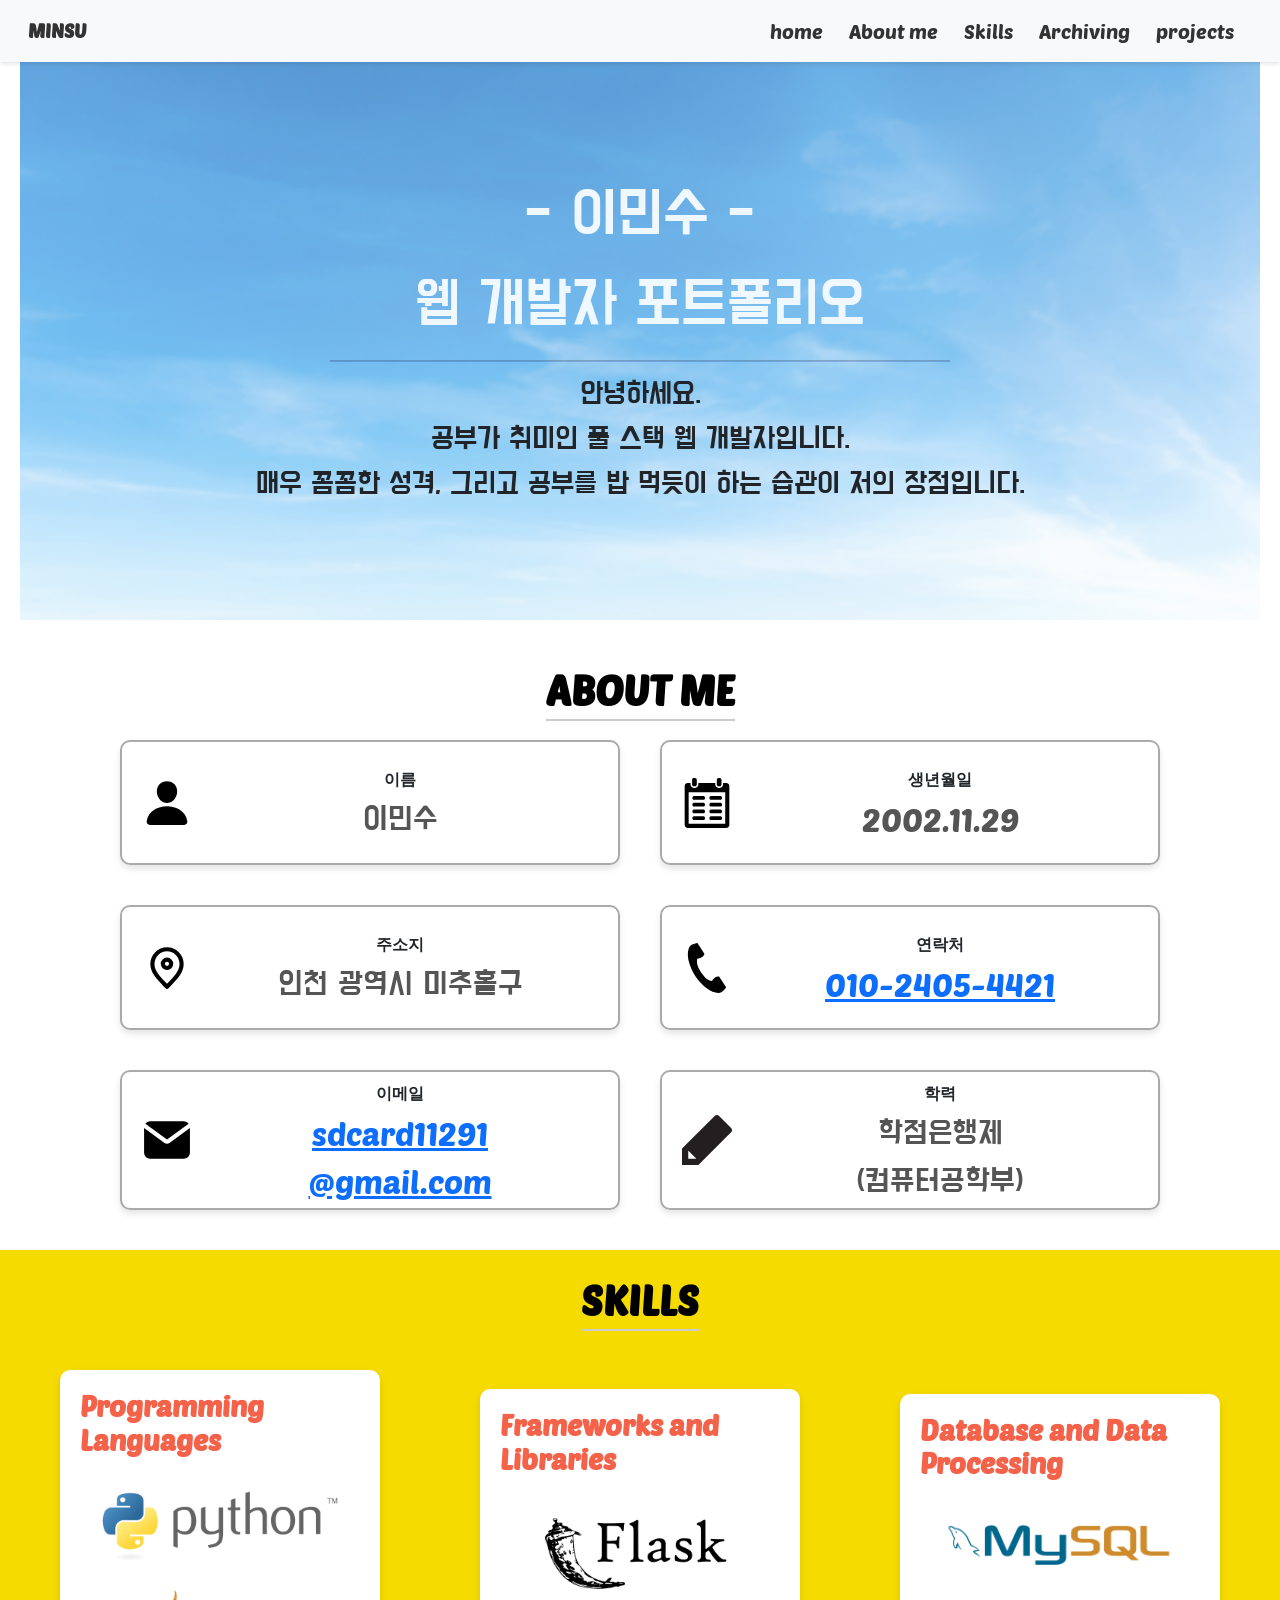
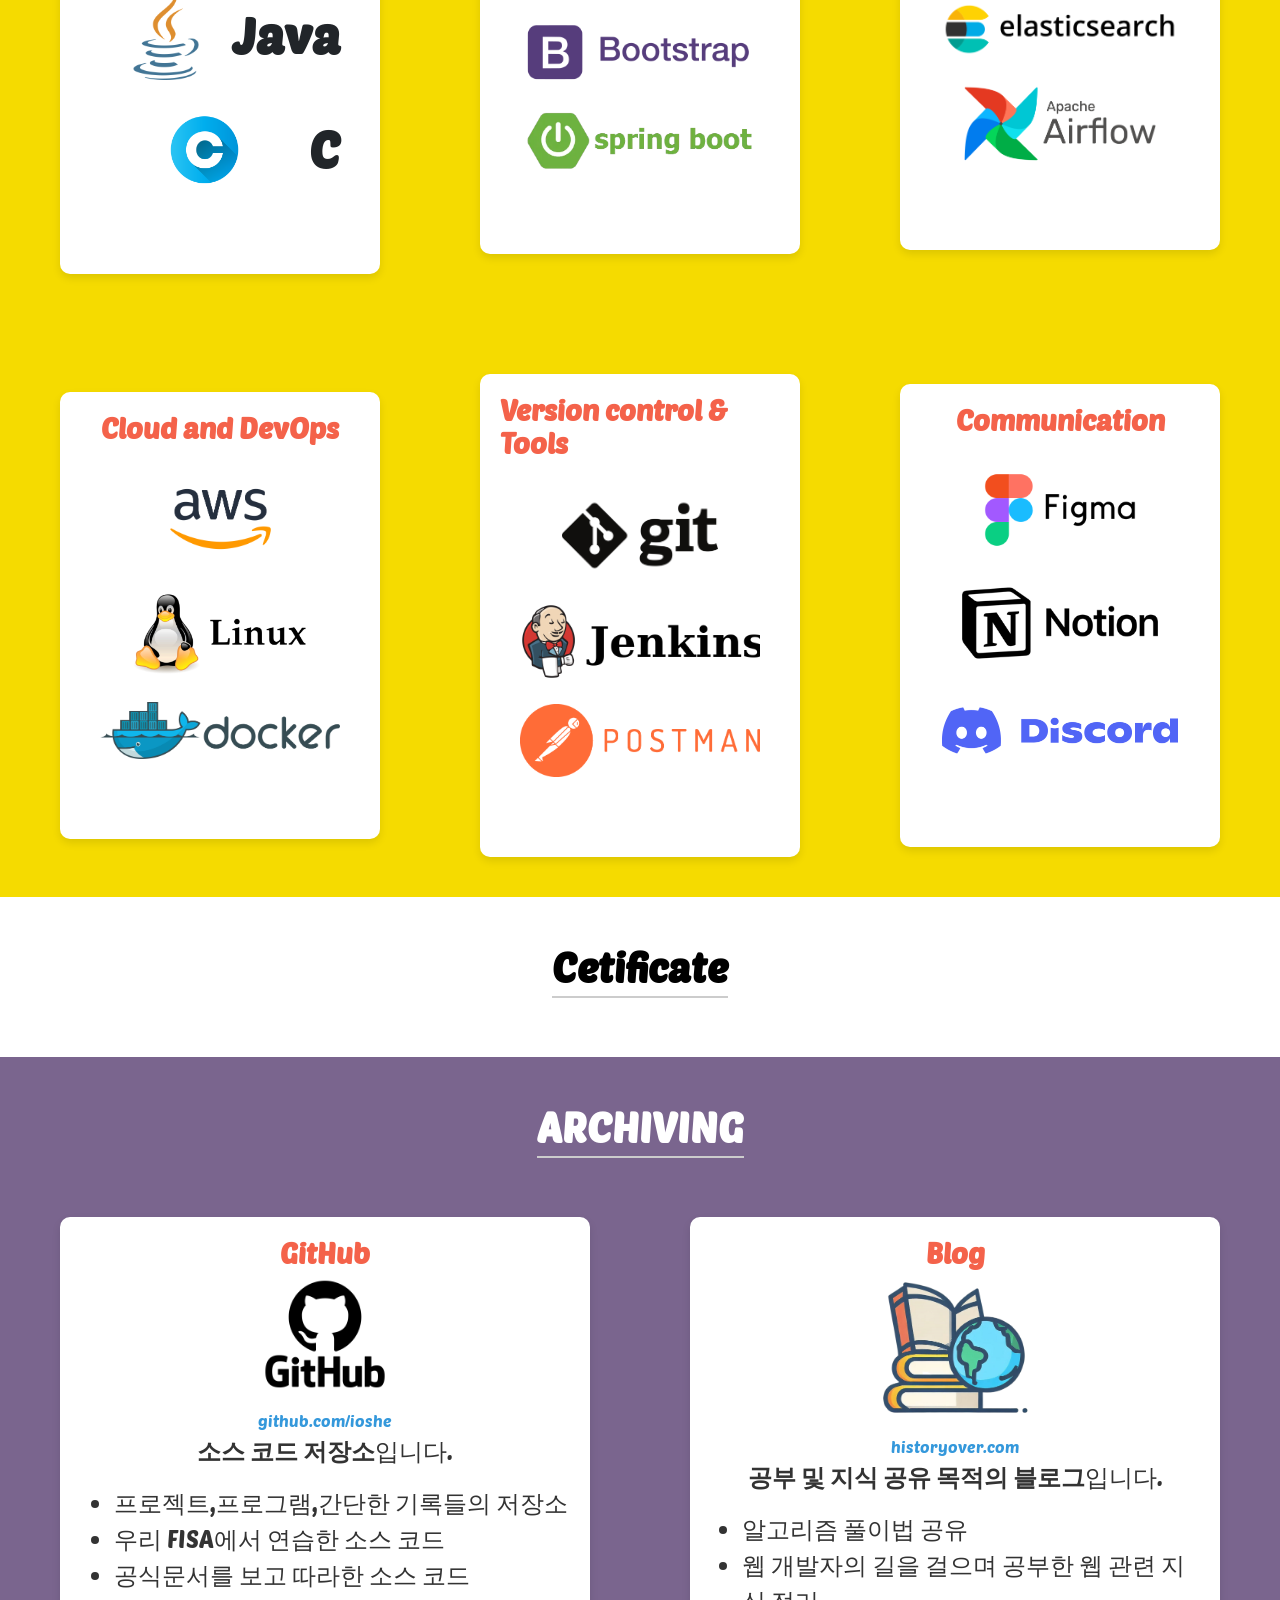
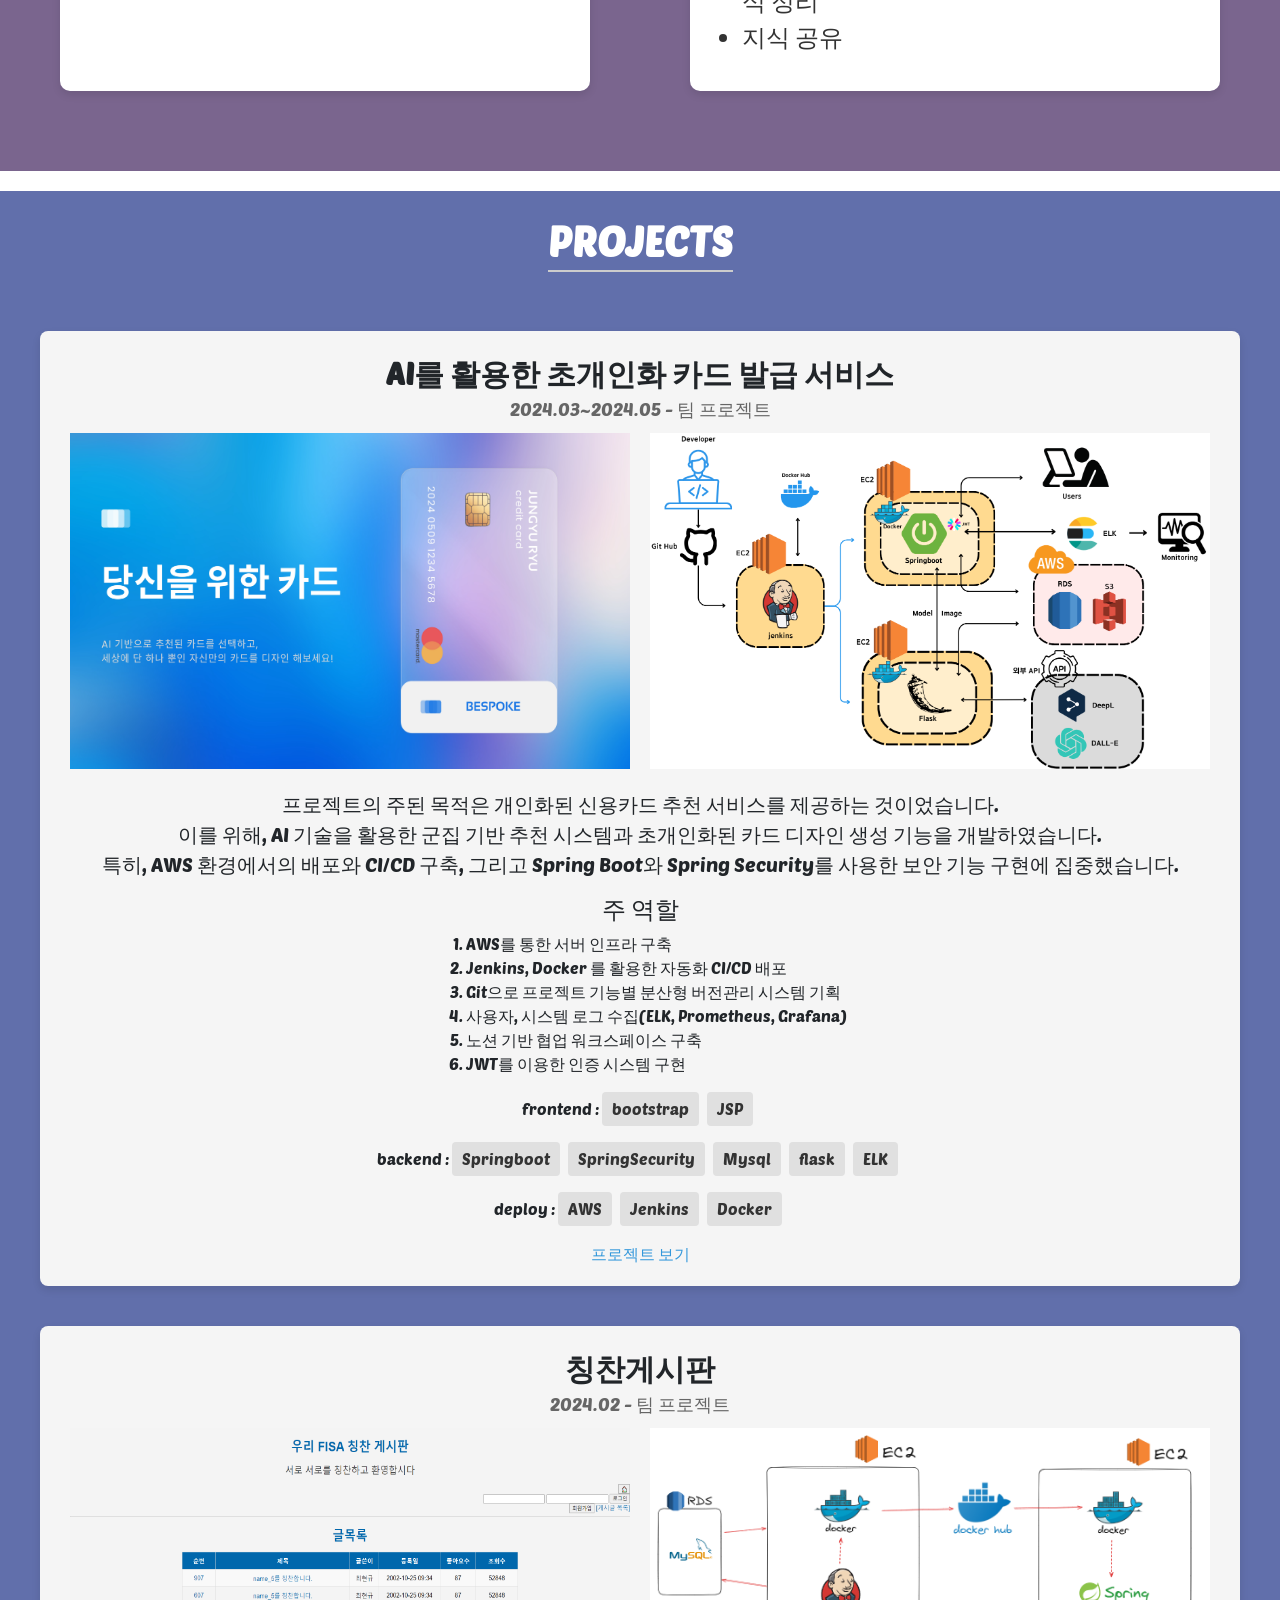
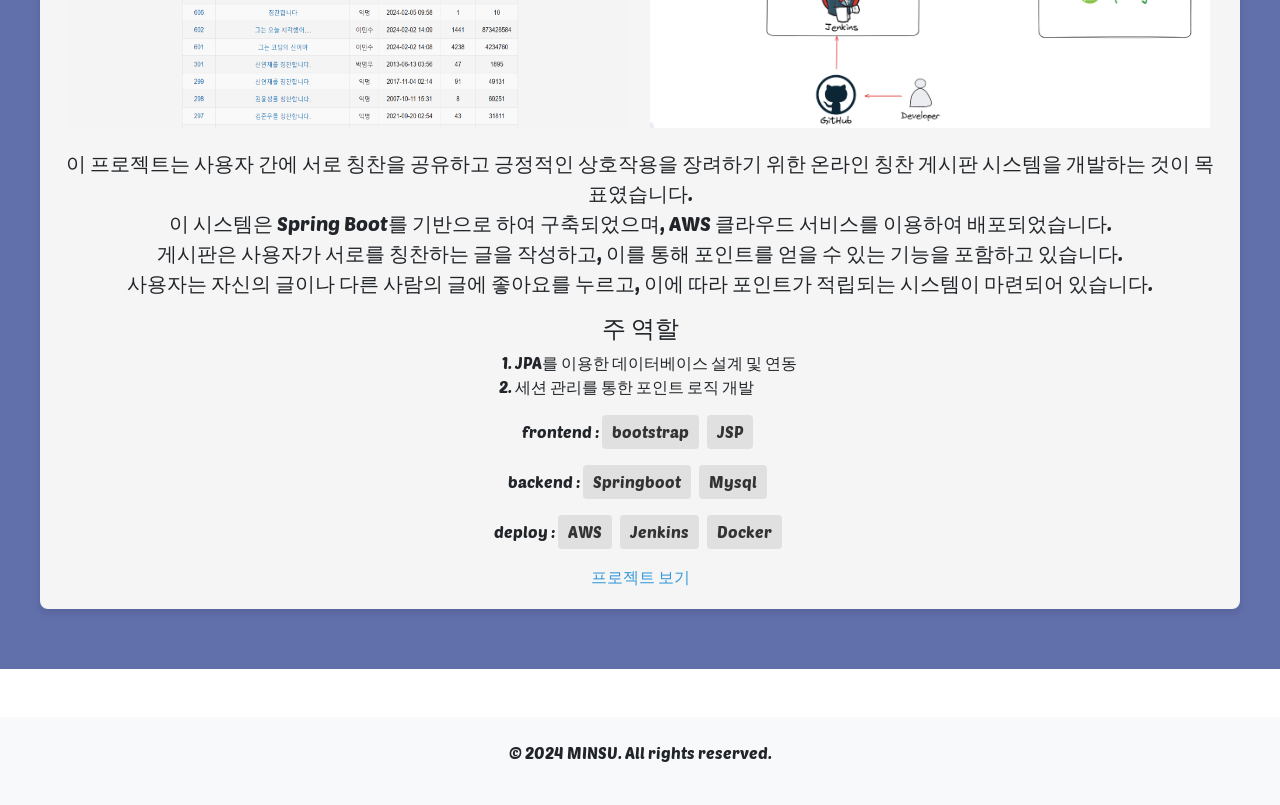
==== index.html @ 92eaa7dc "fix : bug" ====
<!DOCTYPE html>
<html lang="en">
<head>
    <meta charset="UTF-8">
    <meta name="viewport" content="width=device-width, initial-scale=1.0">
    <title>MINSU's Portfolio</title>
    <link href="https://cdn.jsdelivr.net/npm/bootstrap@5.3.2/dist/css/bootstrap.min.css" rel="stylesheet" integrity="sha384-T3c6CoIi6uLrA9TneNEoa7RxnatzjcDSCmG1MXxSR1GAsXEV/Dwwykc2MPK8M2HN" crossorigin="anonymous">
    <script src="https://cdn.jsdelivr.net/npm/bootstrap@5.3.2/dist/js/bootstrap.bundle.min.js" integrity="sha384-C6RzsynM9kWDrMNeT87bh95OGNyZPhcTNXj1NW7RuBCsyN/o0jlpcV8Qyq46cDfL" crossorigin="anonymous"></script>
    <link rel="stylesheet" href="./css/myself.css">
    <link rel="stylesheet" href="./css/about-me.css">
    <link rel="stylesheet" href="./css/section_skills.css">
    <link rel="stylesheet" href="./css/nav-bar.css">
    <link rel="stylesheet" href="./css/archiving.css">
    <link rel="stylesheet" href="./css/project.css">


    <link rel="preconnect" href="https://fonts.googleapis.com">
    <link rel="preconnect" href="https://fonts.gstatic.com" crossorigin>
    <link href="https://fonts.googleapis.com/css2?family=Poetsen+One&display=swap" rel="stylesheet">
    <link href="https://fonts.googleapis.com/css2?family=Do+Hyeon&display=swap" rel="stylesheet">
    <style>
        body {
            font-family: "Poetsen One", sans-serif;
            font-weight: 400;
            font-style: normal;
        }

        .korean {
            font-family: "Do Hyeon", sans-serif;
            font-weight: 500;
            font-style: normal;
        }

        @media (max-width: 767px) {
            .section_skills .skill_card {
                min-width: 70%; /* 너무 작아지지 않도록 최소 너비 설정 */
                max-width: 90%;
                padding: 10px;
            }
            .skill_card li, .AboutMe_field {
                font-size: 16px; /* 모바일 화면에 맞게 폰트 크기 조정 */
            }
            .section_skills .skills_container {
                /* grid-template-columns: repeat(auto-fit, minmax(400px, 1fr)); */
                gap: 10px; /* 카드 간의 갭을 50px로 설정 */
                grid-template-columns: repeat(2, 1fr);
            }
            .section_archiving .skills_container {
                grid-template-columns: repeat(1, 1fr);
            }
            .navbar-collapse {
                flex-grow: 0; /* 모바일에서 네비게이션 바 아이템들이 불필요하게 확장되는 것을 방지 */
            }
            .AboutMe_basic-infos {
                grid-template-columns: repeat(auto-fit, 1fr);
                /* grid-template-columns: repeat(1, 1fr); */
            }
            .AboutMe_basic-info {
                flex-direction: column;
                max-width: 100%; /* 모바일 화면에서는 최대 너비를 100%로 설정 */
            }
        }

        /* 테블릿 세로 (해상도 768px ~ 1023px)*/
        @media all and (min-width:768px) and (max-width:1023px) {
            .section_skills .skills_container {
                /* grid-template-columns: repeat(auto-fit, minmax(400px, 1fr)); */
                grid-template-columns: repeat(2, 1fr);
            }
            .AboutMe_field-value {
                font-size: 20px;
            }
        }

        @media (min-width: 1024px) { /* 대형 화면에서 적용할 스타일 */
            .AboutMe_basic-info {
                min-width: 500px; /* 컴퓨터 화면에서는 최대 너비를 800px로 설정 */
                max-height: 140px;
            }
            .AboutMe_basic-infos {
                gap: 40px;
            }
            .section_skills .skills_container {
                grid-template-columns: repeat(auto-fit, minmax(300px, 1fr));
                /* grid-template-columns: repeat(3, 1fr); */
            }
            .AboutMe_field-value {
                font-size: 32px;
            }
        }

        main #myself {
            margin: 0 auto;
            /* padding-top: 50px; */
        }
        main section {
            padding: 20px;
            margin-bottom: 20px;
        } 
        #section_skills {
            background-color:#F5DB00;
            
            text-align: center;
        }

        #section_archiving {
            background-color:#7A658E;
            
            text-align: center;
        }
        #section_projects {
            background-color:#616fab;
            
            text-align: center;
        }
        
    </style>
</head>
<body>
    <header class ="fixed-top">
        <nav class="navbar navbar-expand-lg bg-light">
            <div class="container-fluid">
                <a class="navbar-brand" href="#">MINSU</a>
                <div class="collapse navbar-collapse" id="navbarNav">
                    <ul class="navbar-nav">
                        <li class="nav-item"> <a class="nav-link" href="#myself">home</a></li>
                        <li class="nav-item"> <a class="nav-link" href="#section_about_me">About me</a></li>
                        <li class="nav-item"> <a class="nav-link" href="#section_skills">Skills</a></li>
                        <li class="nav-item"> <a class="nav-link" href="#section_archiving">Archiving</a></li>
                        <li class="nav-item"> <a class="nav-link" href="#section_projects">projects</a></li>
                    </ul>    
                </div>
            </div>
        </nav>
    </header>
    
    <main>
        <section id="myself">
            <div class="myself_backimg">
                <!-- 내용을 포함할 새로운 div를 추가 -->
                <div class="myself_content korean">
                    <div class="myself-title">
                        <!-- <span style="-webkit-text-stroke: 2px black;">- 이민수 -<br>웹 개발자 포트폴리오</span> -->
                        - 이민수 -<br>웹 개발자 포트폴리오
                    </div>
                    <hr class="divider">
                    <div class="myself-description">
                        안녕하세요.<br>
                        공부가 취미인 풀 스택 웹 개발자입니다.<br>
                        매우 꼼꼼한 성격, 그리고 공부를 밥 먹듯이 하는 습관이 저의 장점입니다.
                    </div>
                </div>
            </div>
        </section>

        <section id="section_about_me">
            <div class="AboutMe_content__nt2Em">
                <div class="SectionTitle_SectionTitle">
                  <div class="SectionTitle_text">ABOUT ME</div>
                </div>
                
                <div class="AboutMe_basic-infos">
                  <div class="AboutMe_basic-info">
                    <img class="AboutMe_icon" src="./images/about-me/person-fill.svg" alt="Person Icon">
                    <div class="AboutMe_field">
                        <div class="AboutMe_field-label">이름</div>
                        <div class="AboutMe_field-value korean">이민수</div>
                    </div>
                  </div>
                  <div class="AboutMe_basic-info">
                    <img class="AboutMe_icon" src="./images/about-me/calendar-fill.svg" alt="Calendar Icon">
                    <div class="AboutMe_field">
                      <div class="AboutMe_field-label">생년월일</div>
                      <div class="AboutMe_field-value">2002.11.29</div>
                    </div>
                  </div>
                  <div class="AboutMe_basic-info">
                    <img class="AboutMe_icon" src="./images/about-me/geo-alt-fill.svg" alt="Location Icon">
                    <div class="AboutMe_field">
                      <div class="AboutMe_field-label">주소지</div>
                      <div class="AboutMe_field-value korean">인천 광역시 미추홀구</div>
                    </div>
                  </div>
                  <div class="AboutMe_basic-info">
                    <img class="AboutMe_icon" src="./images/about-me/telephone-fill.svg" alt="Phone Icon">
                    <div class="AboutMe_field">
                      <div class="AboutMe_field-label">연락처</div>
                      <div class="AboutMe_field-value"><a href="tel:010-2405-4421">010-2405-4421</a></div>
                    </div>
                  </div>
                  <div class="AboutMe_basic-info">
                    <img class="AboutMe_icon" src="./images/about-me/envelope-fill.svg" alt="Email Icon">
                    <div class="AboutMe_field">
                      <div class="AboutMe_field-label">이메일</div>
                      <div class="AboutMe_field-value"><a href="mailto:sdcard11291@gmail.com">sdcard11291<br>@gmail.com</a></div>
                    </div>
                  </div>
                  <div class="AboutMe_basic-info">
                    <img class="AboutMe_icon" src="./images/about-me/pencil-fill.svg" alt="Education Icon">
                    <div class="AboutMe_field">
                      <div class="AboutMe_field-label">학력</div>
                      <div class="AboutMe_field-value korean">학점은행제<br>(컴퓨터공학부)</div>
                    </div>
                  </div>
                </div>
        </section>

        <section id="section_skills" class="section_skills">
            <div class="SectionTitle_SectionTitle">
                <div class="SectionTitle_text">SKILLS</div>
            </div>
            <div class="skills_container">
                <div class="skill_card">
                    <h3>Programming Languages</h3>
                    <ul>
                        <li><img src="./images/skills/python-icon.png" alt="Python"></li>
                        <li><img src="./images/skills/java-icon.png" alt="Java">Java</li>
                        <li><img src="./images/skills/c-icon.png" alt="C">C</li>
                    </ul>
                </div>
                <div class="skill_card">
                    <h3>Frameworks and Libraries</h3>
                    <ul>
                        <li><img src="./images/skills/flask-icon.png" alt="Flask"></li>
                        <li><img src="./images/skills/bootstrap-icon.png" alt="Bootstrap"></li>
                        <li><img src="./images/skills/springboot-icon.png" alt="Spring"></li>
                        <!-- More frameworks -->
                    </ul>
                </div>
                <div class="skill_card">
                    <h3>Database and Data Processing</h3>
                    <ul>
                        <li><img src="./images/skills/mysql-icon.png" alt="MY SQL"></li>
                        <li><img src="./images/skills/elasticsearch-icon.png" alt="Elasticsearch"></li>
                        <li><img src="./images/skills/Airflow-icon.png" alt="Apache Airflow"></li>
                        <!-- More tools -->
                    </ul>
                </div>
                <div class="skill_card">
                    <h3>Cloud and DevOps</h3>
                    <ul>
                        <li><img src="./images/skills/aws-icon.png" alt="AWS"></li>
                        <li><img src="./images/skills/linux-icon.png" alt="Linux"></li>
                        <li><img src="./images/skills/docker-icon.png" alt="Docker"></li>
                    </ul>
                </div>
                <div class="skill_card">
                    <h3>Version control & Tools</h3>
                    <ul>
                        <li><img src="./images/skills/git-icon.png" alt="git"></li>
                        <li><img src="./images/skills/jenkins-icon.png" alt="jenkins"></li>
                        <li><img src="./images/skills/postman-icon.png" alt="Postman"></li>
                    </ul>
                </div>
                <div class="skill_card">
                    <h3>Communication</h3>
                    <ul>
                        <li><img src="./images/skills/figma-icon.png" alt="figma"></li>
                        <li><img src="./images/skills/notion-icon.png" alt="notion"></li>
                        <li><img src="./images/skills/discord-icon.png" alt="discord"></li>
                        <!-- More tools -->
                    </ul>
                </div>
            </div>
        </section>

        <section id="section_cetificate" class="section_cetificate">
            <div class="SectionTitle_SectionTitle">
                <div class="SectionTitle_text">Cetificate</div>
            </div>
            <div class="Cetificate_container">
                
        </section>
        
        <section id="section_archiving" class="section_archiving">
            <div class="SectionTitle_SectionTitle">
                <div class="SectionTitle_text">ARCHIVING</div>
            </div>
            <div class="skills_container">
                <div class="skill_card" onclick="location.href='https://github.com/ioshe';">
                    <h3>GitHub</h3>
                    <div class="Archiving_img-wrapper">
                        <img class="Archiving_img" src="./images/archiving/github-logo.png" alt="GitHub Logo">
                    </div>
                    <div class="Archiving_url">
                        <a href="https://github.com/ioshe">github.com/ioshe</a>
                    </div>
                    <div class="Archiving_description">
                        <p><strong>소스 코드 저장소</strong>입니다.</p>
                        <ul>
                            <li>프로젝트,프로그램,간단한 기록들의 저장소 </li>
                            <li>우리 FISA에서 연습한 소스 코드</li>
                            <li>공식문서를 보고 따라한 소스 코드</li>
                        </ul>
                    </div>
                </div>
                <div class="skill_card" onclick="location.href='https://historyover.com';">
                    <h3>Blog</h3>
                    <div class="Archiving_img-wrapper">
                        <img class="Archiving_img" src="./images/archiving/historyover-logo.png" alt="Blog Logo">
                    </div>
                    <div class="Archiving_url">
                        <a href="https://historyover.com">historyover.com</a>
                    </div>
                    <div class="Archiving_description">
                        <p><strong>공부 및 지식 공유 목적의 블로그</strong>입니다.</p>
                        <ul>
                            <li>알고리즘 풀이법 공유</li>
                            <li>웹 개발자의 길을 걸으며 공부한 웹 관련 지식 정리</li>
                            <li>지식 공유</li>
                        </ul>
                    </div>
                </div>
            </div>
        </section>

        <section id="section_projects" class="section_projects">
            <div class="SectionTitle_SectionTitle">
                <div class="SectionTitle_text">PROJECTS</div>
            </div>
            <div class="project-container" onclick="location.href='https://github.com/JunGyuRyu/BespokeCreditCard';">
                <div class="project-card">
                    <div class="project-title">AI를 활용한 초개인화 카드 발급 서비스</div>
                    <div class="project-period">2024.03~2024.05 - 팀 프로젝트</div>
                    <div class="project-images">
                        <img class="project_img" src="./images/projects/title-1.jpg" alt="bespoke-title-page">
                        <img class="project_img" src="./images/projects/archi-1.jpg" alt="bespoke-archi-page">
                    </div>
                    <div class="project-description">
                        <p>프로젝트의 주된 목적은 개인화된 신용카드 추천 서비스를 제공하는 것이었습니다. <br>이를 위해, AI 기술을 활용한 군집 기반 추천 시스템과 초개인화된 카드 디자인 생성 기능을 개발하였습니다. <br>특히, AWS 환경에서의 배포와 CI/CD 구축, 그리고 Spring Boot와 Spring Security를 사용한 보안 기능 구현에 집중했습니다.</p>
                    </div>
                    <div class="project-roles">
                        <h4>주 역할</h4>
                        <ol>
                            <li>AWS를 통한 서버 인프라 구축</li>
                            <li>Jenkins, Docker 를 활용한 자동화 CI/CD 배포</li>
                            <li>Git으로 프로젝트 기능별 분산형 버전관리 시스템 기획</li>
                            <li>사용자, 시스템 로그 수집(ELK, Prometheus, Grafana)</li>
                            <li>노션 기반 협업 워크스페이스 구축</li>
                            <li>JWT를 이용한 인증 시스템 구현</li>
                        </ol>
                    </div>
                    <div class="project-technologies">
                        <p> frontend : 
                            <span class="project-technology">bootstrap</span>
                            <span class="project-technology">JSP</span>
                        </p>
                        <p> backend : 
                            <span class="project-technology">Springboot</span>
                            <span class="project-technology">SpringSecurity</span>
                            <span class="project-technology">Mysql</span>
                            <span class="project-technology">flask</span>
                            <span class="project-technology">ELK</span> 
                        </p>
                        <p> deploy : 
                            <span class="project-technology">AWS</span>
                            <span class="project-technology">Jenkins</span>
                            <span class="project-technology">Docker</span>
                        </p>
                        <a href="https://github.com/JunGyuRyu/BespokeCreditCard" class="project-link">프로젝트 보기</a>
                    </div>
                </div>
                
                <div class="project-card">
                    <div class="project-title">칭찬게시판</div>
                    <div class="project-period">2024.02 - 팀 프로젝트</div>
                    <div class="project-images">
                        <img class="project_img" src="./images/projects/title-2.png" alt="bespoke-title-page">
                        <img class="project_img" src="./images/projects/archi-2.png" alt="bespoke-archi-page">
                    </div>
                    <div class="project-description">
                        <p>이 프로젝트는 사용자 간에 서로 칭찬을 공유하고 긍정적인 상호작용을 장려하기 위한 온라인 칭찬 게시판 시스템을 개발하는 것이 목표였습니다. <br>이 시스템은 Spring Boot를 기반으로 하여 구축되었으며, AWS 클라우드 서비스를 이용하여 배포되었습니다. <br>게시판은 사용자가 서로를 칭찬하는 글을 작성하고, 이를 통해 포인트를 얻을 수 있는 기능을 포함하고 있습니다.<br> 사용자는 자신의 글이나 다른 사람의 글에 좋아요를 누르고, 이에 따라 포인트가 적립되는 시스템이 마련되어 있습니다.</p>
                    </div>
                    <div class="project-roles">
                        <h4>주 역할</h4>
                        <ol>
                            <li>JPA를 이용한 데이터베이스 설계 및 연동</li>
                            <li>세션 관리를 통한 포인트 로직 개발</li>
                        </ol>
                    </div>
                    <div class="project-technologies">
                        <p> frontend : 
                            <span class="project-technology">bootstrap</span>
                            <span class="project-technology">JSP</span>
                        </p>
                        <p> backend : 
                            <span class="project-technology">Springboot</span>
                            <span class="project-technology">Mysql</span>
                        </p>
                        <p> deploy : 
                            <span class="project-technology">AWS</span>
                            <span class="project-technology">Jenkins</span>
                            <span class="project-technology">Docker</span>
                        </p>
                        <a href="https://github.com/JunGyuRyu/BespokeCreditCard" class="project-link">프로젝트 보기</a>
                    </div>
                </div>
            </div>
        </section>
    </main>
    
    <footer class="mt-5 p-4 bg-light text-center">
        <p>© 2024 MINSU. All rights reserved.</p>
    </footer>
</body>
</html>
---- css/myself.css ----
.myself_backimg {
    background-image: url('../data/iwant.png'); /* 이미지 경로는 실제 환경에 맞게 조정하세요 */
    background-size: cover;
    background-position: center;
    height: 600px;
    text-align: center;
    position: relative;
}
.myself-title {
    padding-top: 150px;
    font-size: 60px;
    margin: 0;
    color: aliceblue;
    
}
.divider {
    width: 50%;
    height: 2px;
    background-color: #1530ac;
    margin: 10px auto;
}
.myself-description {
    font-size: 30px;
    line-height: 1.5;
}
---- css/about-me.css ----
.SectionTitle_SectionTitle {
    text-align: center;
    margin-bottom: 20px;
}
.SectionTitle_text {
    color: #000000;
    font-weight: bold;
    border-bottom: 2px solid #cccccc;
    font-size: 40px;
    padding-bottom: 5px;
}
.AboutMe_content__nt2Em {
    max-width: 1200px; /* 최대 너비 설정 */
    margin: 0 auto; /* 컨테이너를 중앙에 위치시킴 */
    text-align: center; /* 텍스트 중앙 정렬 */
    display: flex;
    flex-direction: column;
    align-items: center;
}
.AboutMe_basic-infos {
    display: grid;
    grid-template-columns: repeat(2, minmax(100px, 1fr));
    gap: 20px;
    text-align: center;
}
.AboutMe_basic-info {
    display: flex;
    flex-direction: row; /* 요소들을 수평으로 쌓음 */
    align-items: center; /* 내용을 중앙에 정렬 */
    padding: 20px;
    border: 2px solid #aaaaaa;
    border-radius: 10px; /* 둥근 테두리를 만듭니다 */
    box-shadow: 0 4px 6px rgba(0, 0, 0, 0.1); /* 끄림자를 추가합니다 */
    height: auto; /* 높이를 내용에 맞게 조정 */
    min-width: 100%;
    max-width: 600px; /* 최대 너비 설정 */
}
.AboutMe_field {
    margin-top: 5px;
    width: 100%;
}
.AboutMe_field-label {
    font-weight: bold;
    margin-bottom: 4px; /* 라벨과 값 사이 간격 추가 */
}
.AboutMe_field-value {
    color: #555;
    margin-top: 4px;
}
.AboutMe_icon {
    width: 50px;
    height: 50px;
    margin-right: 10px; /* 아이콘과 텍스트 사이 간격 */
}
---- css/section_skills.css ----
.SectionTitle_text {
    border-bottom: 2px solid #cccccc;
    font-size: 40px;
    display: inline; /* 또는 inline-block을 사용합니다 */
}
.section_skills .skills_container {
    display: grid;
    grid-template-columns: repeat(3, minmax(300px, 1fr));
    /* grid-template-columns: repeat(3, 1fr); */
    gap: 100px; /* 카드 간의 갭을 50px로 설정 */
    justify-content: center; /* 카드를 중앙에 위치시킴 */
    max-width: 1200px; /* 컨테이너의 최대 너비를 줄임 */
    margin: 0 auto; /* 중앙 정렬 */
    padding: 20px;
}

.skill_card {
    background-color: white; /* 카드의 배경색 */
    border-radius: 10px; /* 둥근 모서리 */
    box-shadow: 0 4px 8px rgba(0,0,0,0.1); /* 그림자 효과 */
    padding: 20px;
    text-align: left; /* 텍스트 왼쪽 정렬 */
    display: flex; /* 카드 내 내용을 flexbox로 정렬 */
    flex-direction: column; /* 항목들을 수직으로 쌓음 */
    align-items: center; /* 수직 정렬을 중앙으로 설정 */
    max-width: 100%; /* 컨테이너를 넘지 않도록 100%로 설정 */
    min-width: 300px; /* 너무 작아지지 않도록 최소 너비 설정 */
    margin: auto; /* 카드를 컨테이너 중앙에 위치시킴 */
}

.skill_card h3 {
    color: #F4624A;
    font-weight: bold;
}

.section_skills .skill_card ul {
    list-style: none;
    padding: 20px;
    text-align: center; /* 리스트 항목을 중앙 정렬 */
}

.section_skills .skill_card li {
    margin-bottom: 10%;
    align-items: center;
    display: flex;
    font-size: 50px;
    font-weight: bold;
    justify-content: center; /* 항목 내용을 중앙 정렬 */
}

.section_skills .skill_card img {
    max-width: 100%; /* 이미지가 컨테이너를 넘어서지 않도록 함 */
    max-height: 90px; /* 최대 높이 설정 */
    height: auto; /* 너비에 맞게 높이 조정 */
    display: block; /* 이미지를 블록 요소로 처리 */
    margin: 0 auto; /* 상하 간격 없이 좌우 중앙 정렬 */
}
---- css/nav-bar.css ----
/* 네비게이션 바 스타일 */
    .navbar {
    background-color: #f8f9fa; /* 밝은 회색 톤 */
    box-shadow: 0 2px 4px rgba(0,0,0,0.1);
    padding: 0.5rem 1rem; /* 상단 바 패딩 조정 */
}

.container-fluid {
    max-width: 1800px;
}

/* 네비게이션 항목을 오른쪽에 정렬 */
.navbar-collapse {
    justify-content: flex-end;
}

/* 네비게이션 링크 스타일 */
.nav-link {
    color: #333; /* 어두운 회색 톤의 글씨 */
    font-weight: 500;
    margin-right: 10px; /* 링크 간 간격 줄임 */
}

.nav-link:hover {
    color: #0056b3; /* 호버 시 색상 변경 */
    text-decoration: none;
}

/* 브랜드 로고 스타일 */
.navbar-brand {
    color: #333;
    font-weight: bold;
    font-size: 1.2rem; /* 로고 폰트 크기 조정 */
}

.navbar-brand:hover {
    color: #0056b3;
}

.navbar-nav li {
    font-size: 20px;
}
---- css/archiving.css ----
.section_archiving {
    background-color: #2C3E50; /* 배경색 변경 */
    color: #fff; /* 텍스트 색상 변경 */
    padding: 40px 0; /* 패딩 조정 */
}

.section_archiving .SectionTitle_text {
    color: #ffffff; /* 섹션 제목 색상 */
}

.section_archiving .skill_card {
    background-color: #ffffff; /* 카드 배경색 */
    color: #333; /* 카드 텍스트 색상 */
    max-width: 600px; /* 카드 최대 너비 조정 */
    margin: 20px auto; /* 중앙 정렬 및 마진 조정 */
    padding: 20px; /* 패딩 조정 */
    cursor: pointer;
}

.section_archiving .skill_card:hover {
    background-color: #f9f9f9; /* 배경색 변경 */
    box-shadow: 0 8px 16px rgba(0, 0, 0, 0.2); /* 그림자 효과 추가 */
    transform: scale(1.03); /* 약간 확대 */
    transition: background-color 0.3s ease, box-shadow 0.3s ease, transform 0.3s ease; /* 부드러운 전환 효과 */
}

.Archiving_description {
    font-size: 24px; /* 설명 텍스트 폰트 크기 */
    margin-top: 10px; /* 설명 텍스트 상단 여백 */
    display: contents; /* 요소들을 수평으로 배치하기 위해 Flexbox를 사용합니다 */
    align-items: center; /* 수직 정렬을 중앙에 맞춥니다 */
}

.section_archiving a {
    color: #3498db; /* 링크 색상 변경 */
    text-decoration: none; /* 밑줄 제거 */
}

.section_archiving a:hover {
    text-decoration: underline; /* 호버 시 밑줄 추가 */
}

.section_archiving .skill_card img {
    max-width: 40%; /* 이미지가 컨테이너를 넘어서지 않도록 함 */

    height: auto; /* 너비에 맞게 높이 조정 */
    display: block; /* 이미지를 블록 요소로 처리 */
    margin: 0 auto; /* 상하 간격 없이 좌우 중앙 정렬 */
    margin-bottom: 20px;
}

.section_archiving .skills_container {
    display: grid;
    grid-template-columns: repeat(2, minmax(300px, 1fr));
    /* grid-template-columns: repeat(3, 1fr); */
    gap: 100px; /* 카드 간의 갭을 50px로 설정 */
    justify-content: center; /* 카드를 중앙에 위치시킴 */
    max-width: 1200px; /* 컨테이너의 최대 너비를 줄임 */
    margin: 0 auto; /* 중앙 정렬 */
    padding: 20px;
}
---- css/project.css ----
/* Project Section Styles */
.section_projects .SectionTitle_text {
    color: #ffffff; /* 섹션 제목 색상 */
}

.project-container {
    display: flex;
    flex-direction: column;
    align-items: center;
    padding: 20px;
}

.project-card {
    display: flex;
    flex-direction: column;
    align-items: center; /* 아이템들을 수직으로 가운데 정렬합니다 */
    background-color: #f5f5f5;
    border-radius: 8px;
    box-shadow: 0 4px 8px rgba(0,0,0,0.1);
    margin: 20px;
    padding: 20px;
    width: 100%;
    max-width: 1200px;
    transition: transform 0.3s ease, box-shadow 0.3s ease;
    cursor: pointer;
}

.project-card:hover {
    transform: translateY(-10px);
    box-shadow: 0 12px 24px rgba(0,0,0,0.2);
}

.project-images{
    display: flex;
    flex-direction: row; /* 요소들을 수직으로 쌓음 */
}
.project-card img{
    padding: 10px;
    width: 50%;
    cursor: pointer;
}

.project-title {
    font-size: 30px;
    font-weight: bold;
}

.project-period {
    font-size: 18px;
    color: #666;
}

.project-description {
    font-size: 20px;
    margin-top: 10px;
}

.project-roles li{
    text-align: left; /* li 요소들을 왼쪽 정렬합니다 */
}
.project-technology {
    font-size: 16px;
    color: #333;
    background-color: #e0e0e0;
    border-radius: 4px;
    padding: 5px 10px;
    display: inline-block;
    margin-right: 5px;
}

.project-link {
    color: #3498db;
    text-decoration: none;
}

.project-link:hover {
    text-decoration: underline;
}
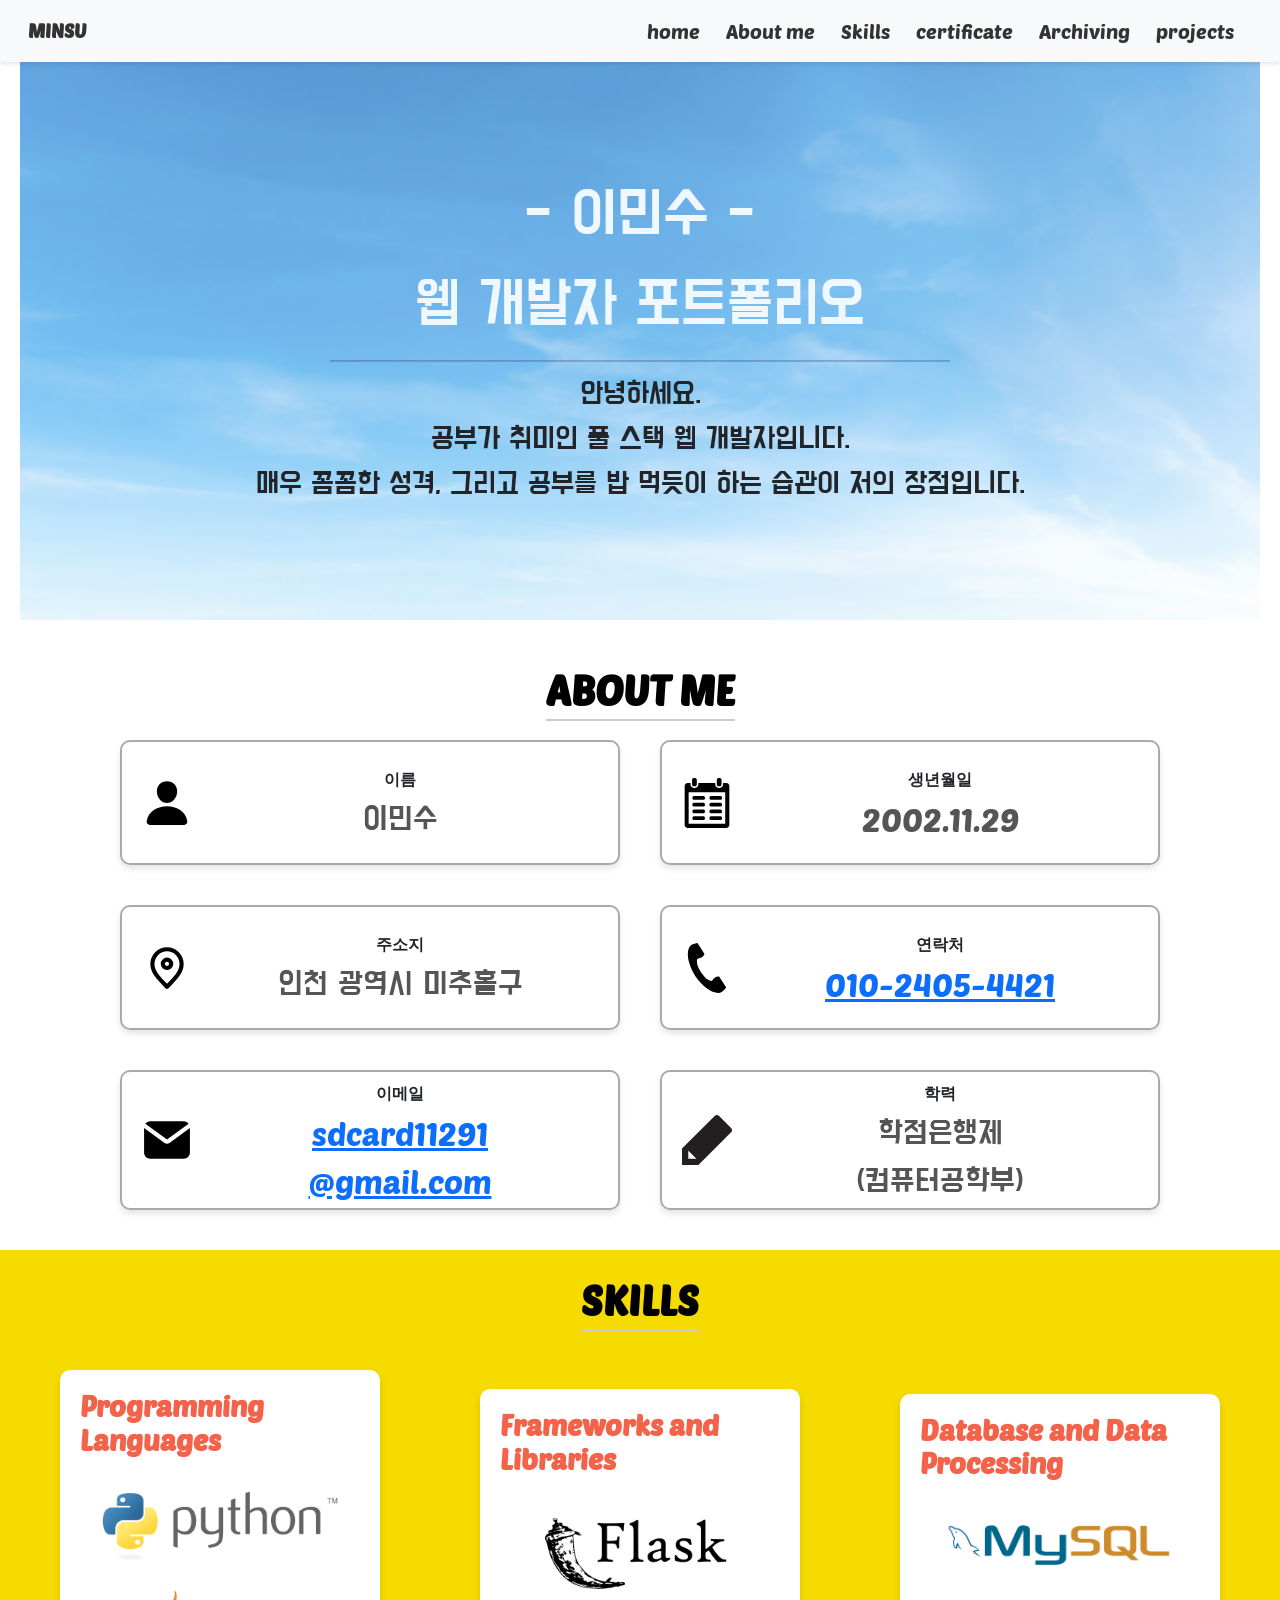
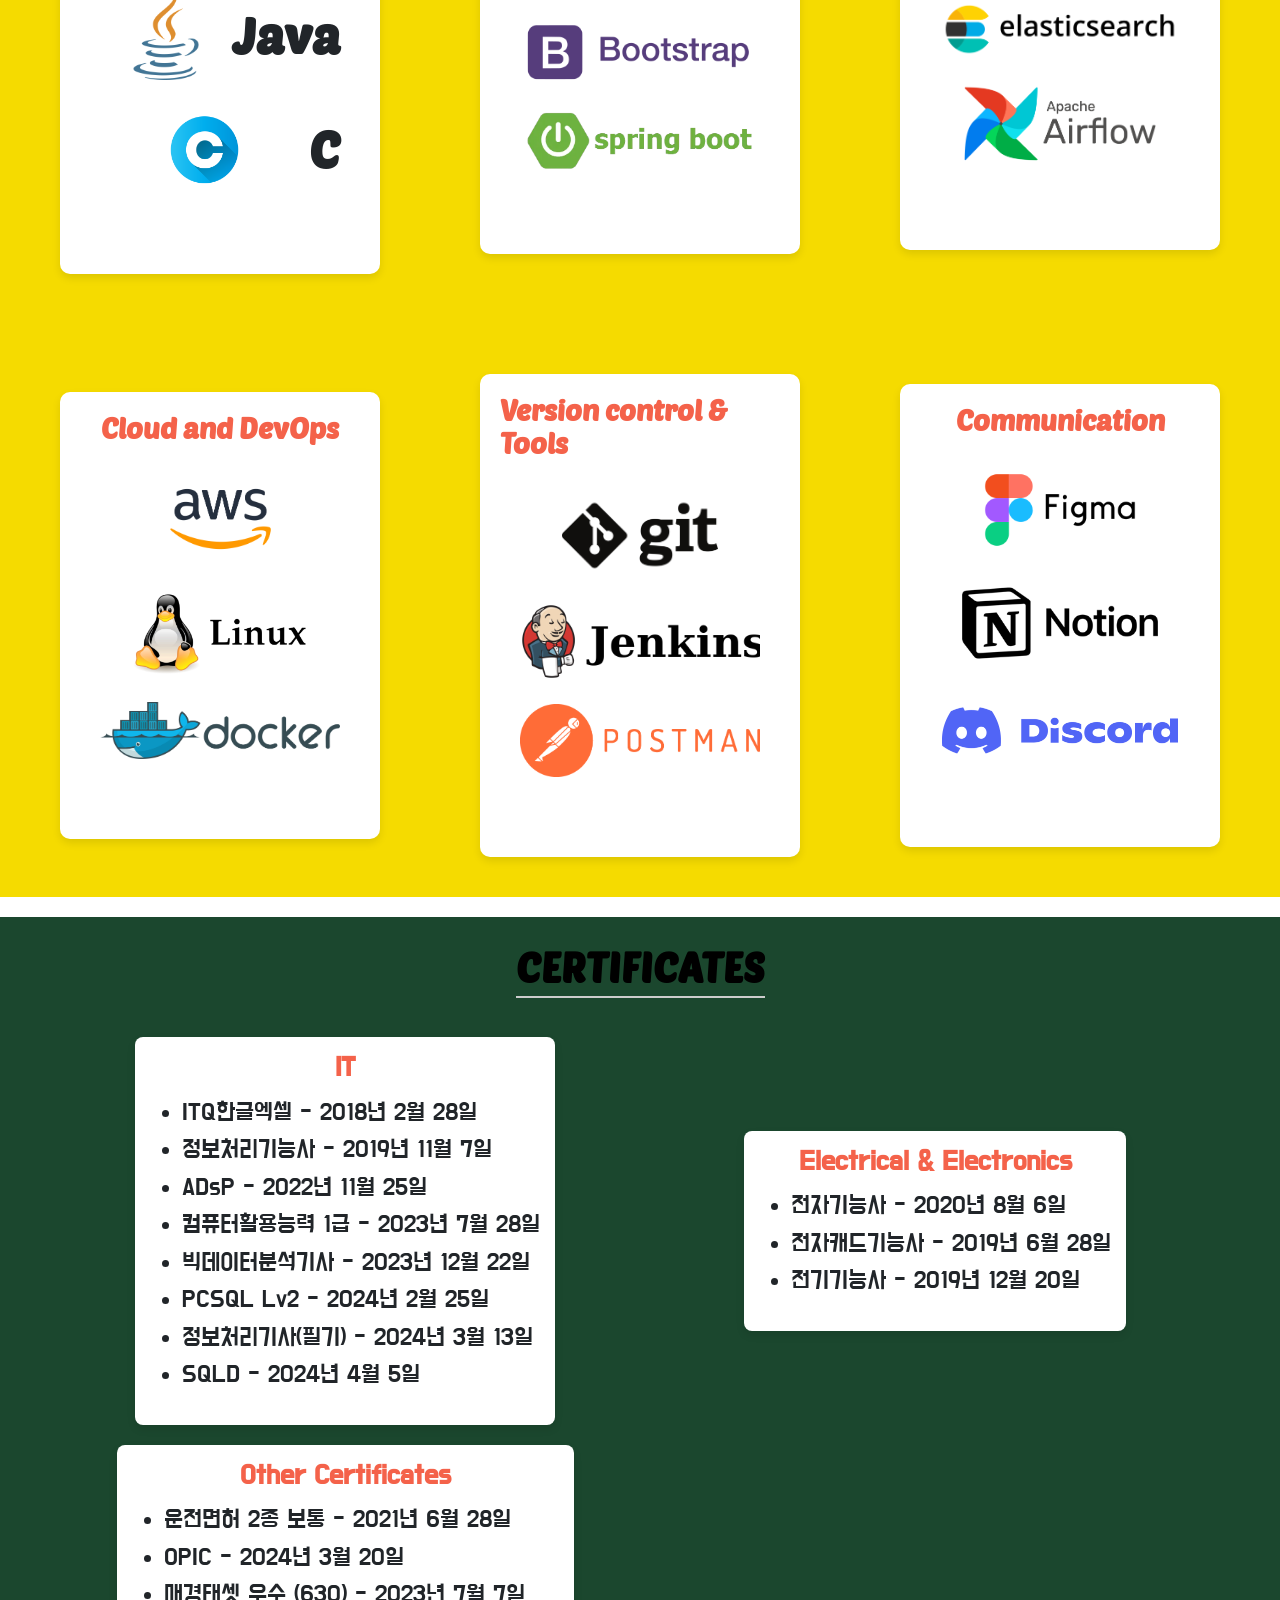
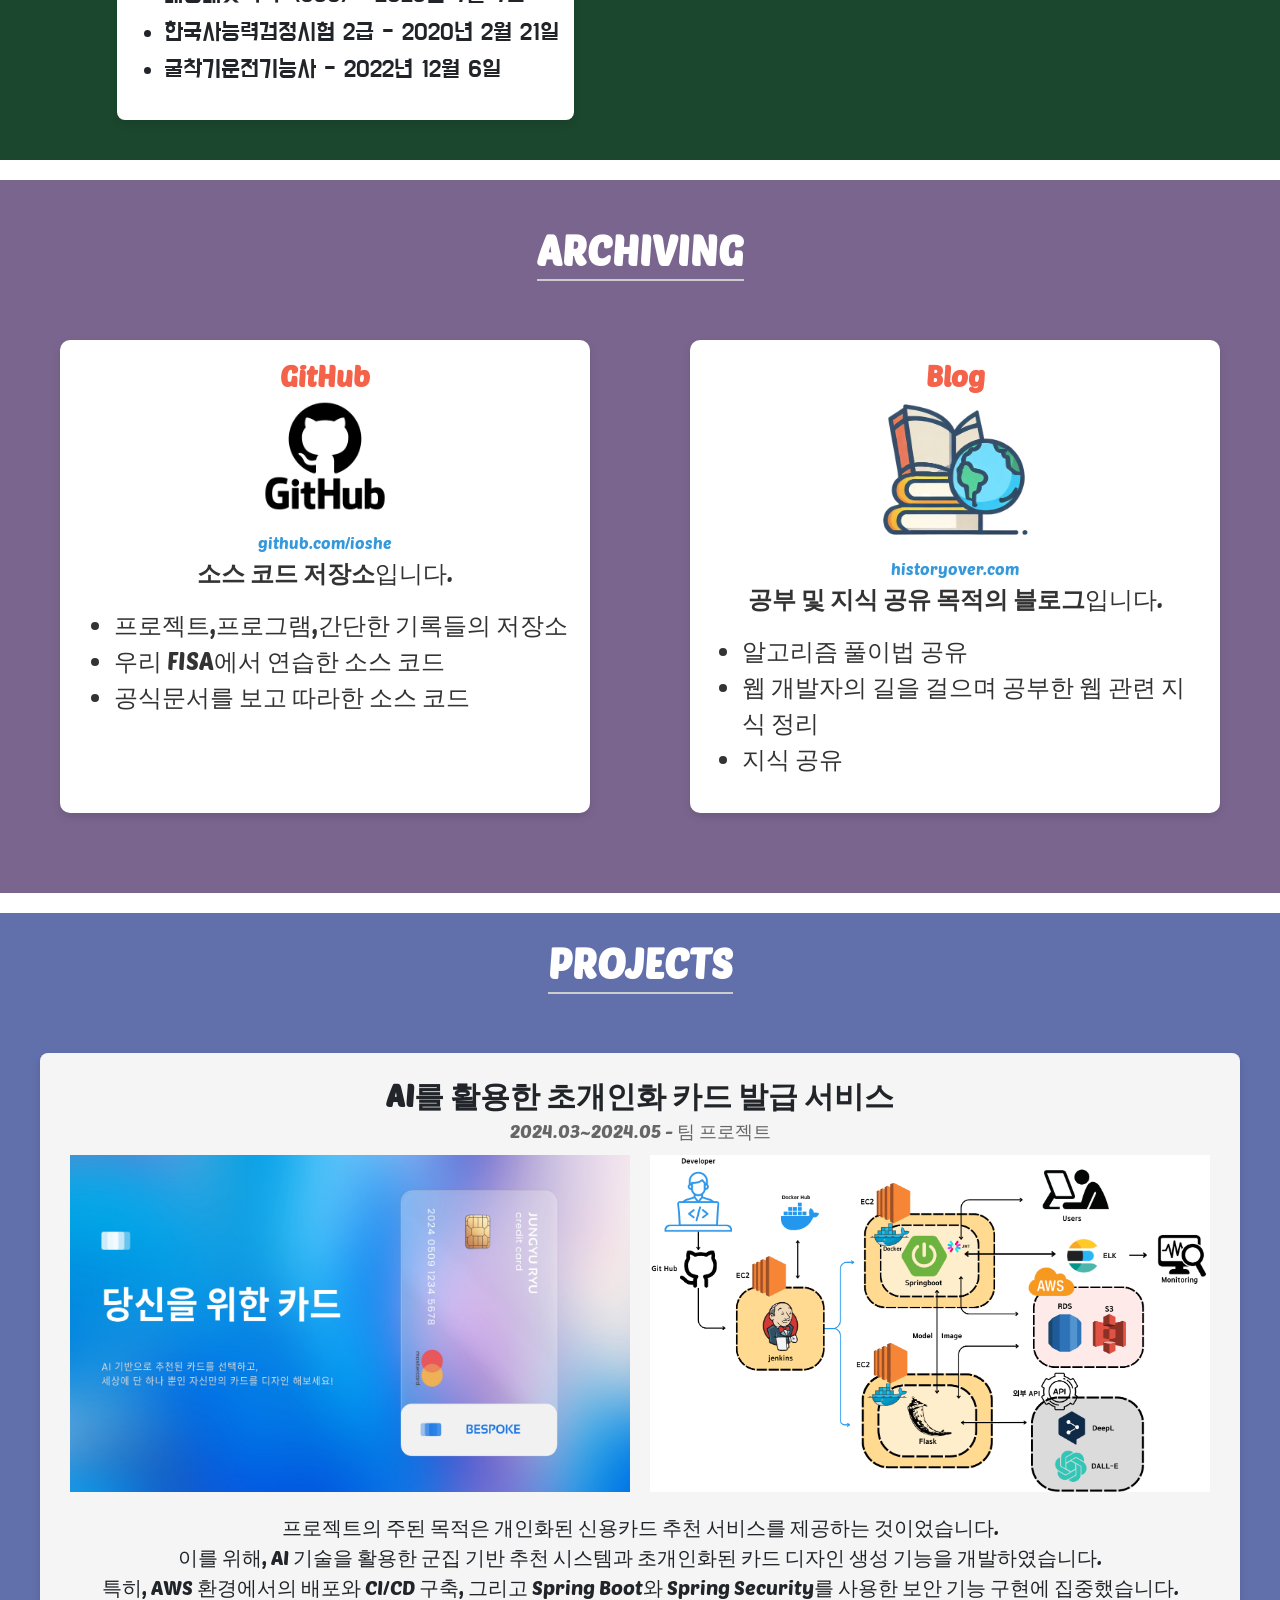
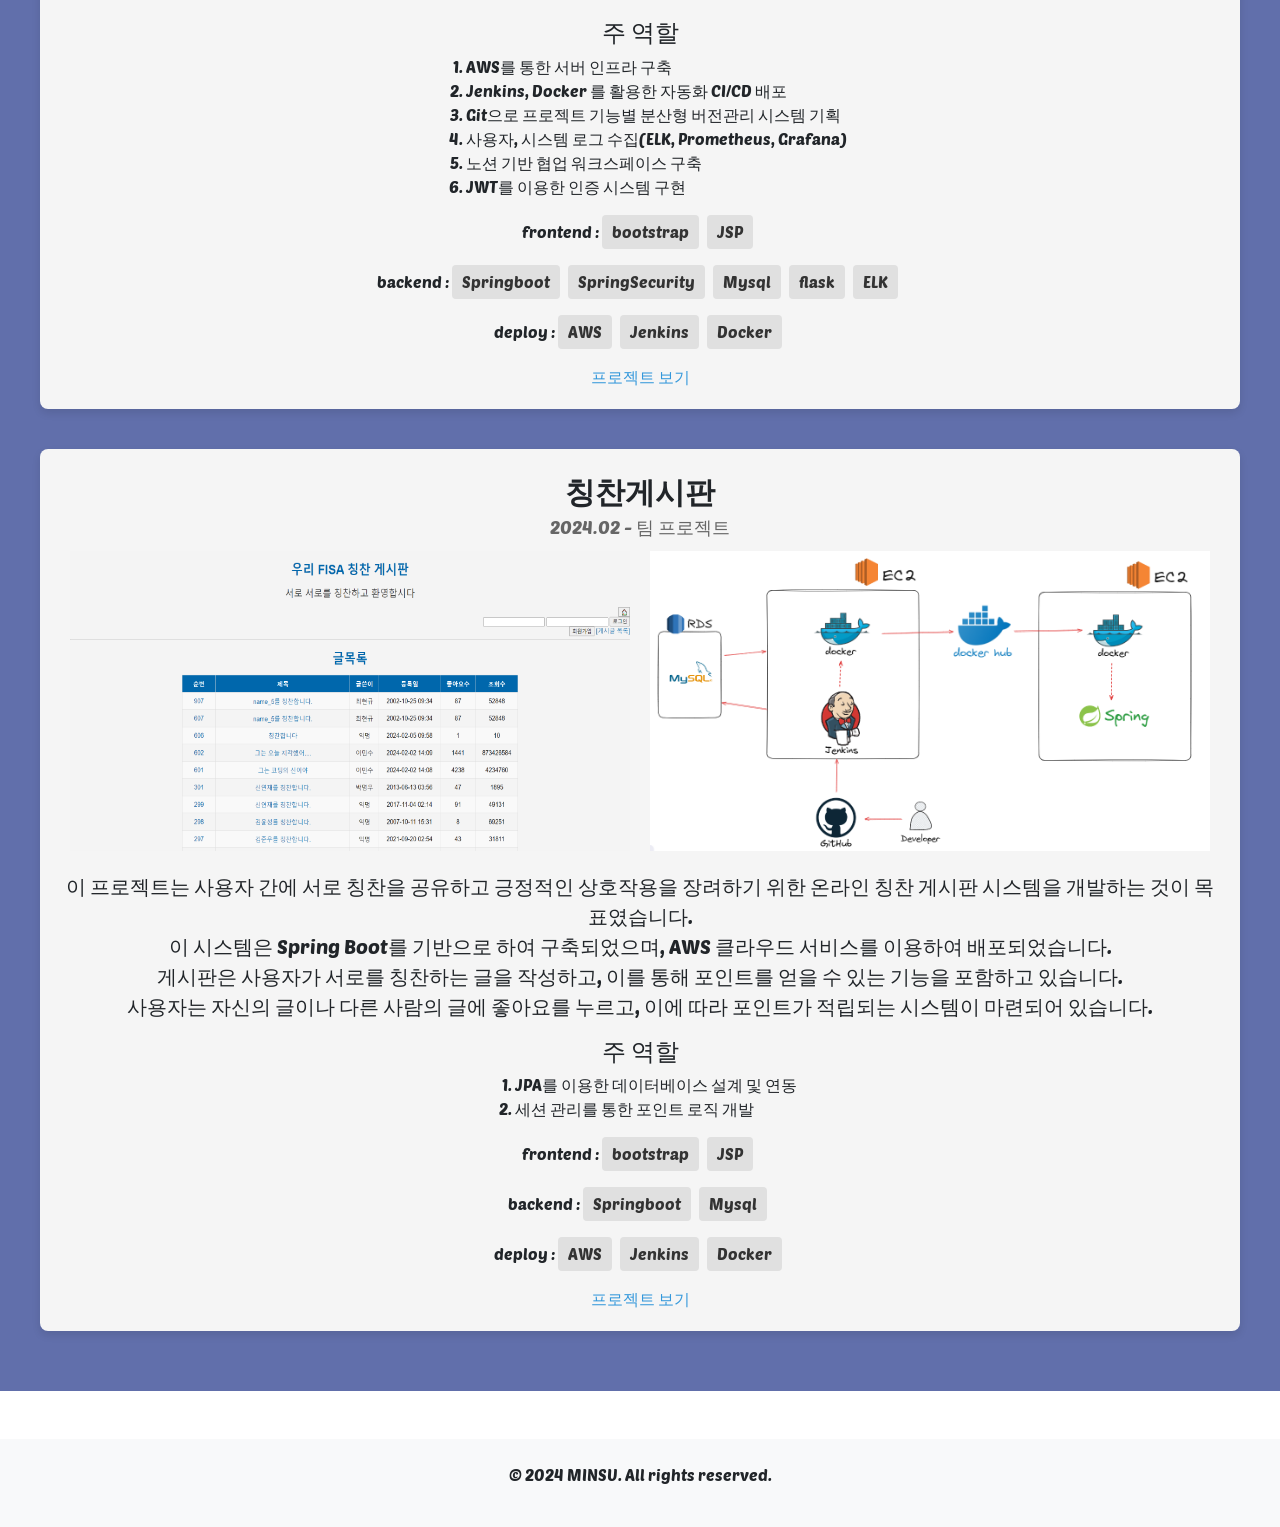
==== commit 4aa7bcae: "feat : certificate" ====
--- a/index.html
+++ b/index.html
@@ -9,6 +9,7 @@
     <link rel="stylesheet" href="./css/myself.css">
     <link rel="stylesheet" href="./css/about-me.css">
     <link rel="stylesheet" href="./css/section_skills.css">
+    <link rel="stylesheet" href="./css/section_certificate.css">
     <link rel="stylesheet" href="./css/nav-bar.css">
     <link rel="stylesheet" href="./css/archiving.css">
     <link rel="stylesheet" href="./css/project.css">
@@ -102,7 +103,9 @@
             
             text-align: center;
         }
-
+        #section_certificate {
+            background-color:#1B472E;
+        }
         #section_archiving {
             background-color:#7A658E;
             
@@ -114,6 +117,7 @@
             text-align: center;
         }
         
+
     </style>
 </head>
 <body>
@@ -126,6 +130,7 @@
                         <li class="nav-item"> <a class="nav-link" href="#myself">home</a></li>
                         <li class="nav-item"> <a class="nav-link" href="#section_about_me">About me</a></li>
                         <li class="nav-item"> <a class="nav-link" href="#section_skills">Skills</a></li>
+                        <li class="nav-item"> <a class="nav-link" href="#section_certificate">certificate</a></li>
                         <li class="nav-item"> <a class="nav-link" href="#section_archiving">Archiving</a></li>
                         <li class="nav-item"> <a class="nav-link" href="#section_projects">projects</a></li>
                     </ul>    
@@ -264,14 +269,49 @@
             </div>
         </section>
 
-        <section id="section_cetificate" class="section_cetificate">
+        <section id="section_certificate" class="section_certificate">
             <div class="SectionTitle_SectionTitle">
-                <div class="SectionTitle_text">Cetificate</div>
-            </div>
-            <div class="Cetificate_container">
-                
+                <div class="SectionTitle_text">CERTIFICATES</div>
+            </div>
+            <div class="skills_container">
+                <!-- IT 자격증 -->
+                <div class="skill_card korean">
+                    <h3>IT</h3>
+                    <ul>
+                        <li>ITQ한글엑셀 - 2018년 2월 28일</li>
+                        <li>정보처리기능사 - 2019년 11월 7일</li>
+                        <li>ADsP - 2022년 11월 25일</li>
+                        <li>컴퓨터활용능력 1급 - 2023년 7월 28일</li>
+                        <li>빅데이터분석기사 - 2023년 12월 22일</li>
+                        <li>PCSQL Lv2 - 2024년 2월 25일</li>
+                        <li>정보처리기사(필기) - 2024년 3월 13일</li>
+                        <li>SQLD - 2024년 4월 5일</li>
+                    </ul>
+                </div>
+                <!-- 전기 전자 자격증 -->
+                <div class="skill_card korean">
+                    <h3>Electrical & Electronics</h3>
+                    <ul>
+                        <li>전자기능사 - 2020년 8월 6일</li>
+                        <li>전자캐드기능사 - 2019년 6월 28일</li>
+                        <li>전기기능사 - 2019년 12월 20일</li>
+                    </ul>
+                </div>
+                <!-- 기타 자격증 -->
+                <div class="skill_card korean">
+                    <h3>Other Certificates</h3>
+                    <ul>
+                        <li>운전면허 2종 보통 - 2021년 6월 28일</li>
+                        <li>OPIC - 2024년 3월 20일</li>
+                        <li>매경태셋 우수 (630) - 2023년 7월 7일</li>
+                        <li>한국사능력검정시험 2급 - 2020년 2월 21일</li>
+                        <li>굴착기운전기능사 - 2022년 12월 6일</li>
+                    </ul>
+                </div>
+            </div>
         </section>
         
+
         <section id="section_archiving" class="section_archiving">
             <div class="SectionTitle_SectionTitle">
                 <div class="SectionTitle_text">ARCHIVING</div>
--- a/css/section_certificate.css
+++ b/css/section_certificate.css
@@ -0,0 +1,23 @@
+.section_certificate .skills_container{
+    display: grid;
+    grid-template-columns: repeat(2, minmax(300px, 1fr));
+    /* grid-template-columns: repeat(3, 1fr); */
+    gap: 20px;
+    justify-content: center; /* 카드를 중앙에 위치시킴 */
+    max-width: 1200px; /* 컨테이너의 최대 너비를 줄임 */
+    margin: 0 auto; /* 중앙 정렬 */
+    padding: 20px;
+}
+
+.section_certificate .skill_card {
+    height: auto; /* 내용에 따라 높이가 자동 조정 */
+    min-height: 100px; /* 최소 높이 설정 */
+    background-color: white; /* 배경색 설정 */
+    box-shadow: 0 4px 8px rgba(0,0,0,0.1); /* 그림자 효과 추가 */
+    padding: 15px; /* 안쪽 여백 */
+    border-radius: 8px; /* 모서리 둥글게 */
+}
+
+.section_certificate .skill_card li{
+    font-size: 25px;
+}
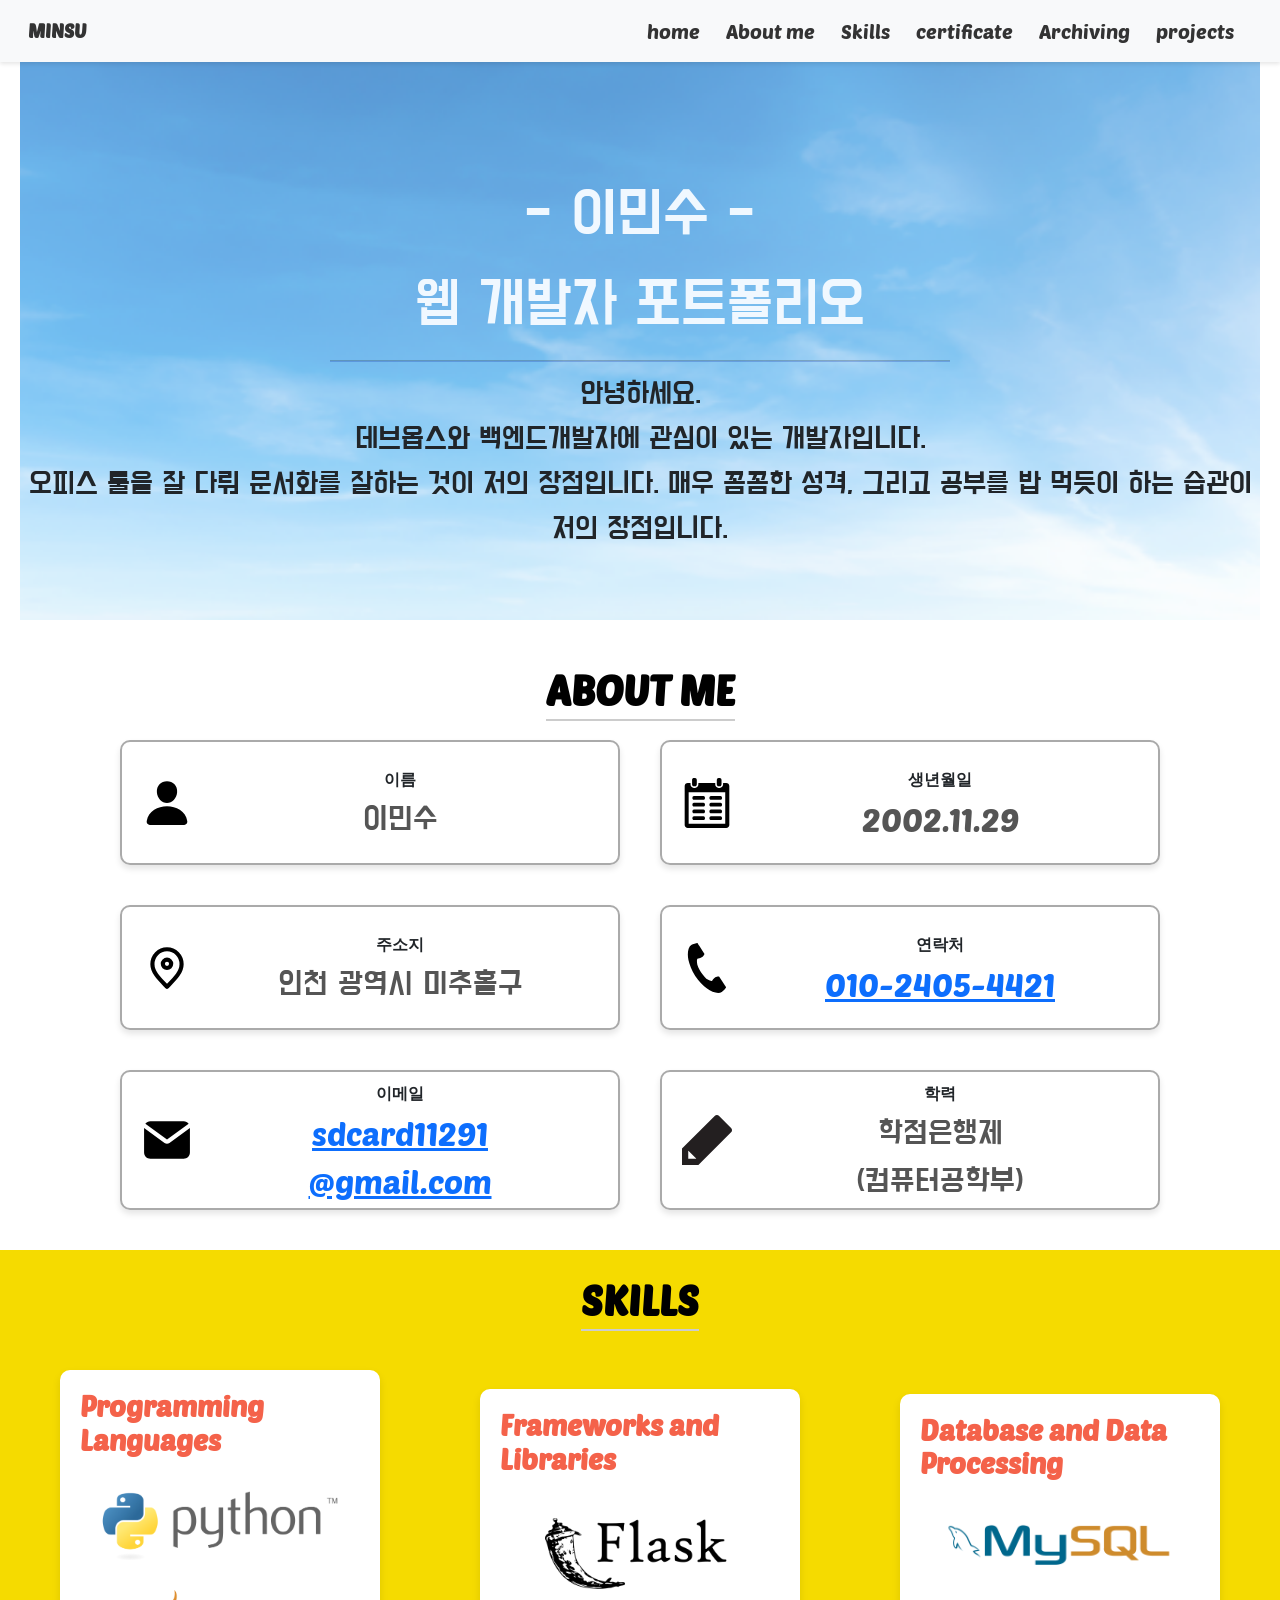
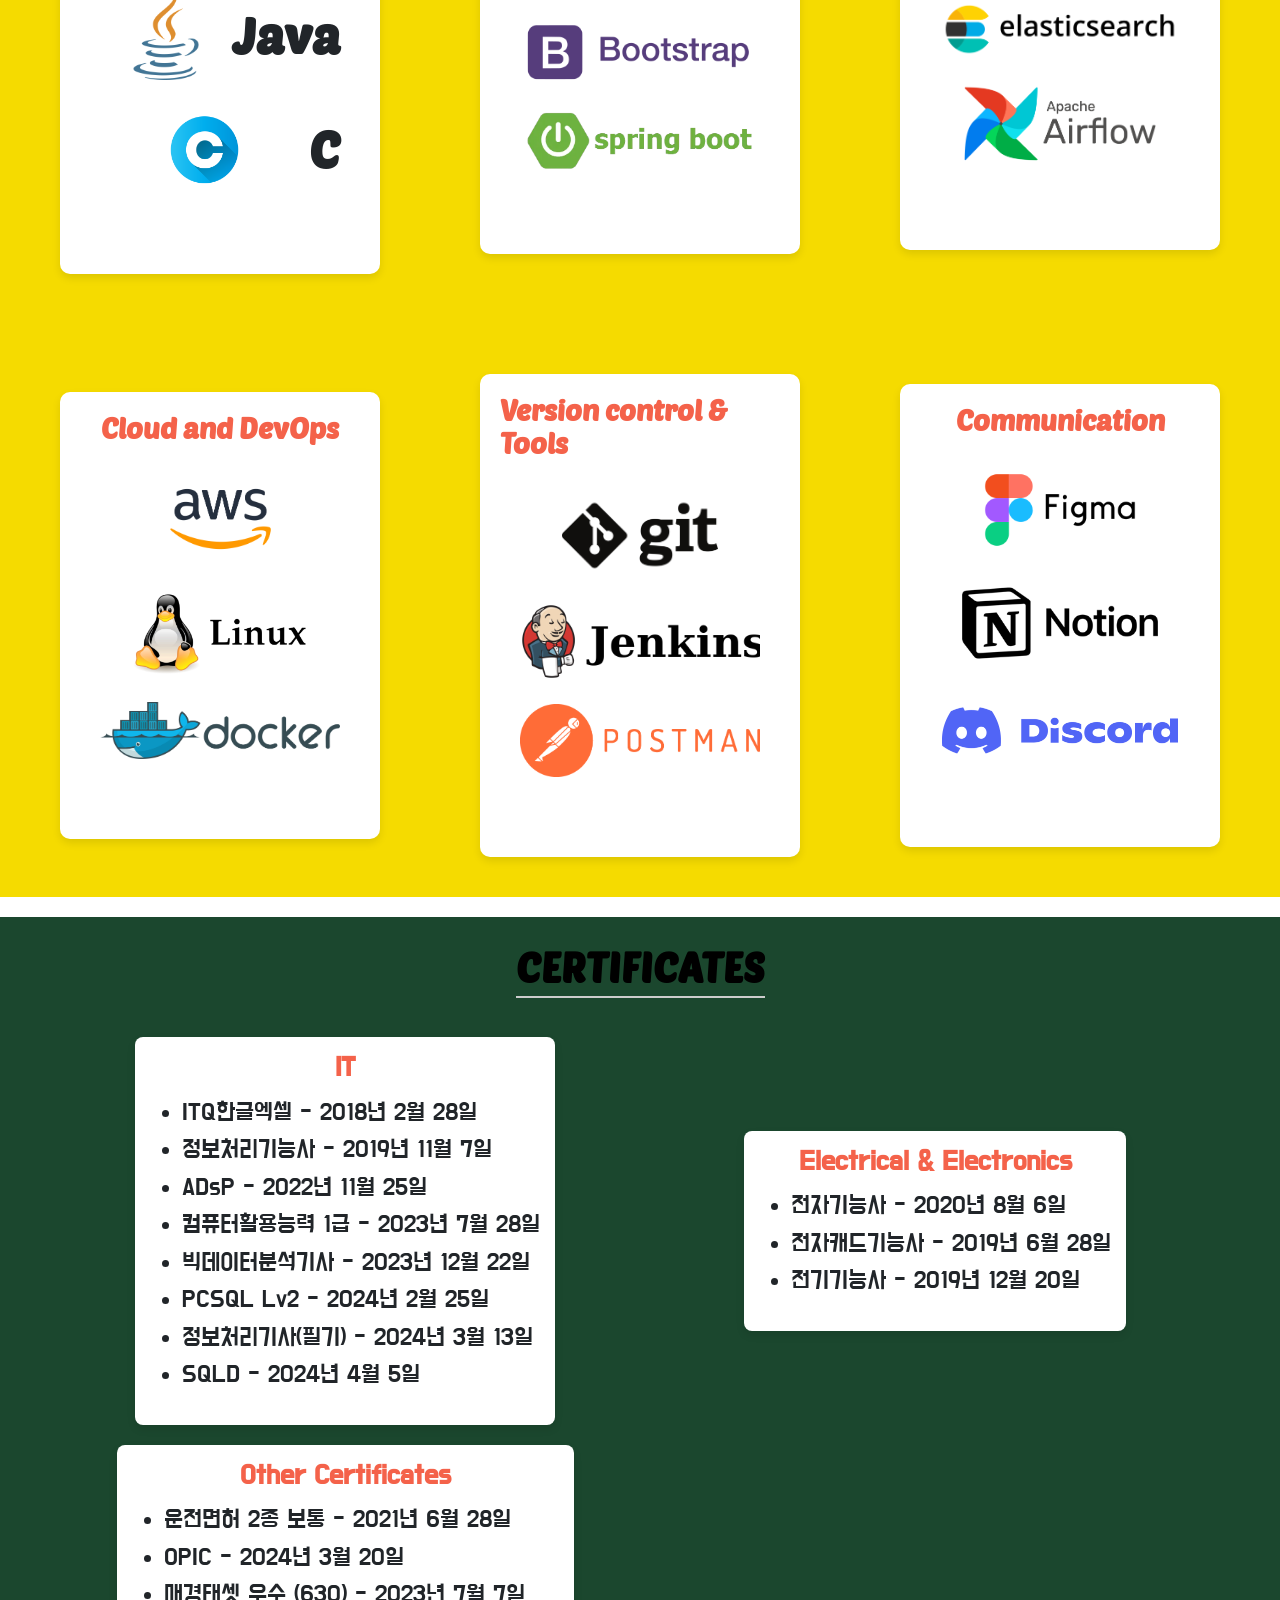
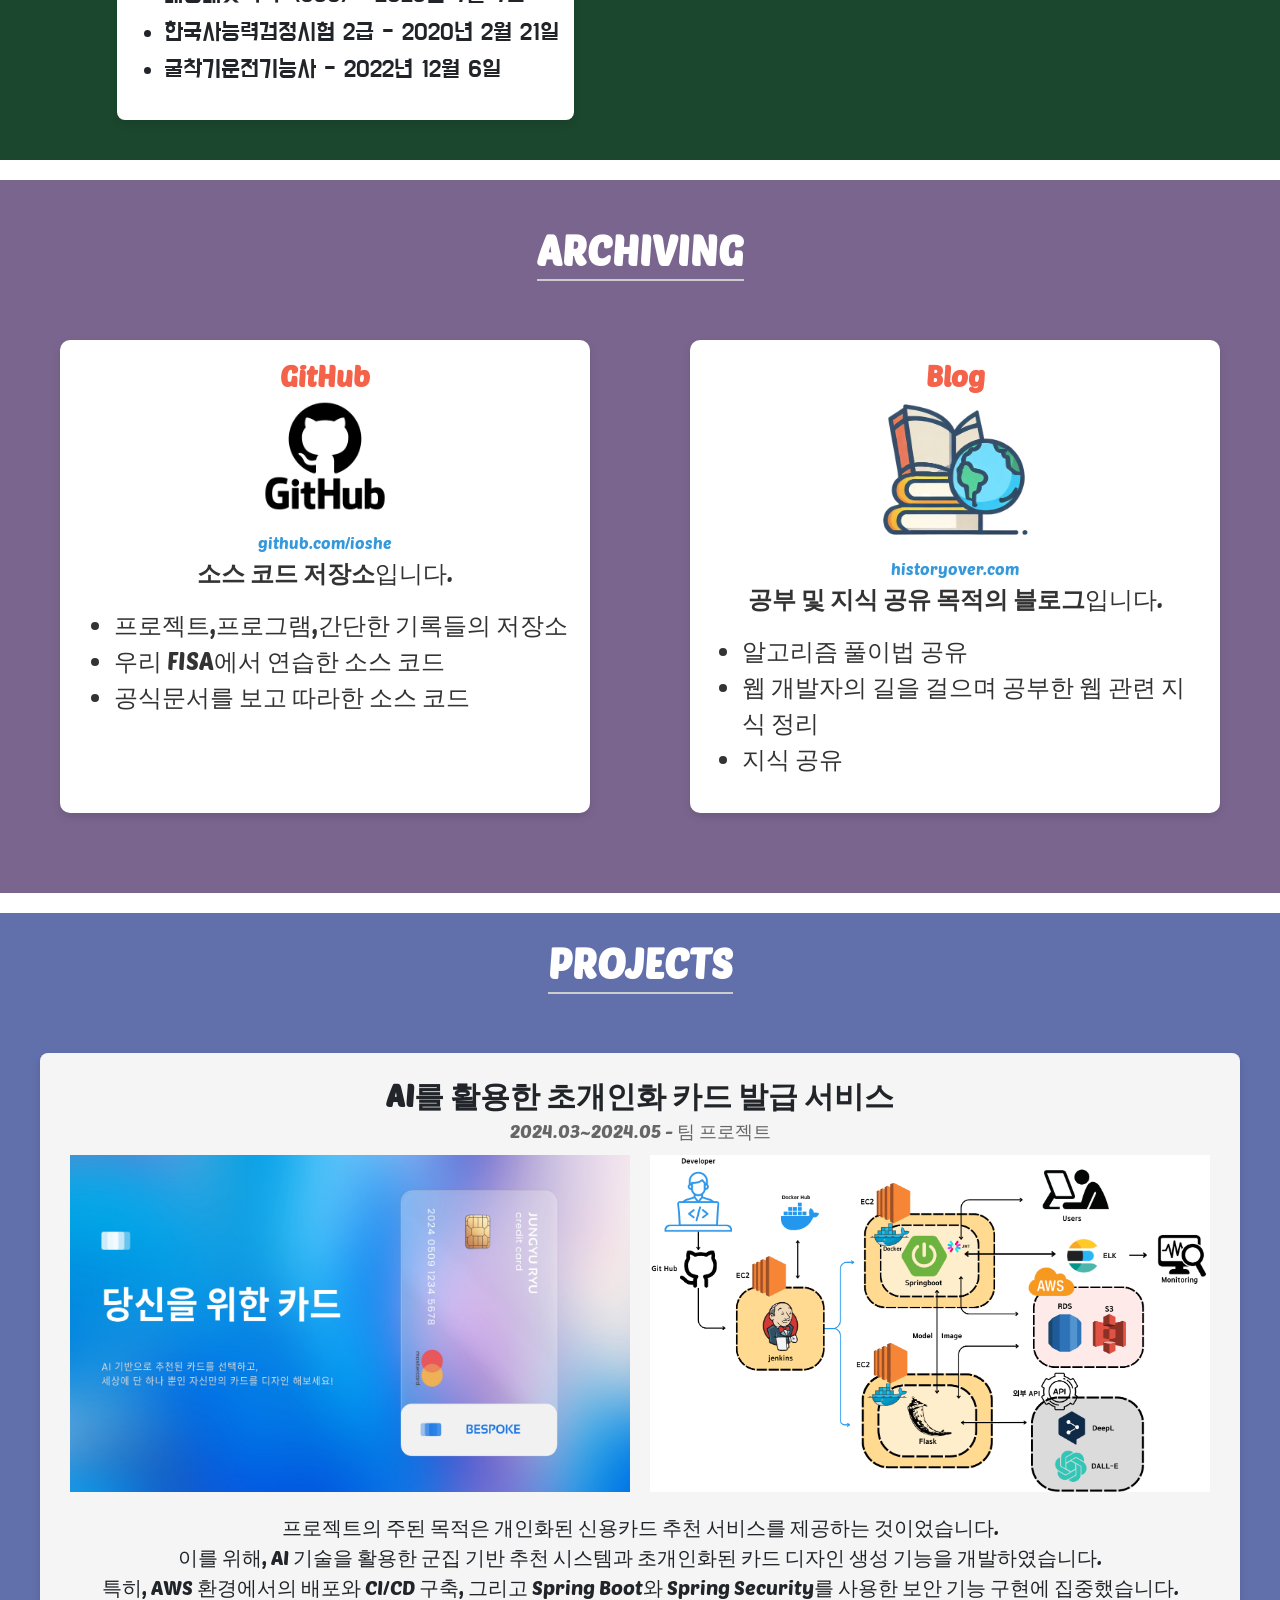
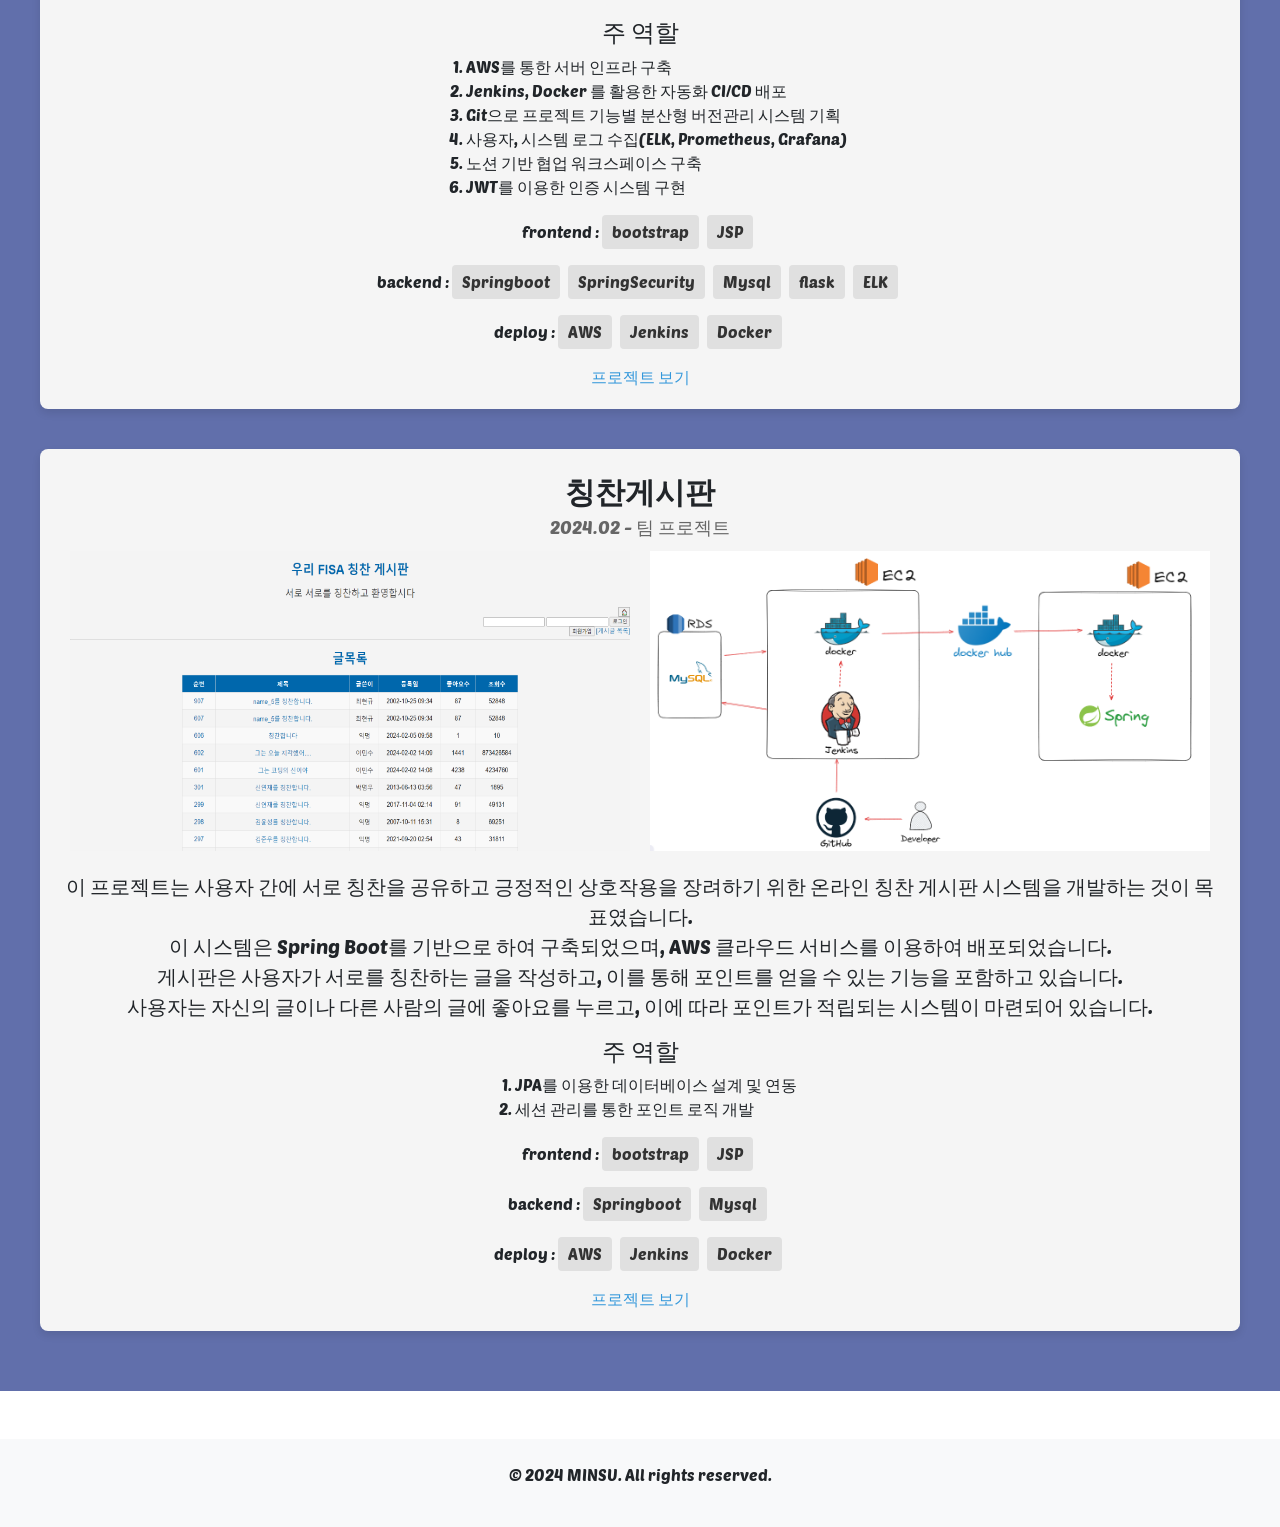
==== commit d29a0358: "fix : myself introduce" ====
--- a/index.html
+++ b/index.html
@@ -151,7 +151,8 @@
                     <hr class="divider">
                     <div class="myself-description">
                         안녕하세요.<br>
-                        공부가 취미인 풀 스택 웹 개발자입니다.<br>
+                        데브옵스와 백엔드개발자에 관심이 있는 개발자입니다.<br>
+                        오피스 툴을 잘 다뤄 문서화를 잘하는 것이 저의 장점입니다.
                         매우 꼼꼼한 성격, 그리고 공부를 밥 먹듯이 하는 습관이 저의 장점입니다.
                     </div>
                 </div>
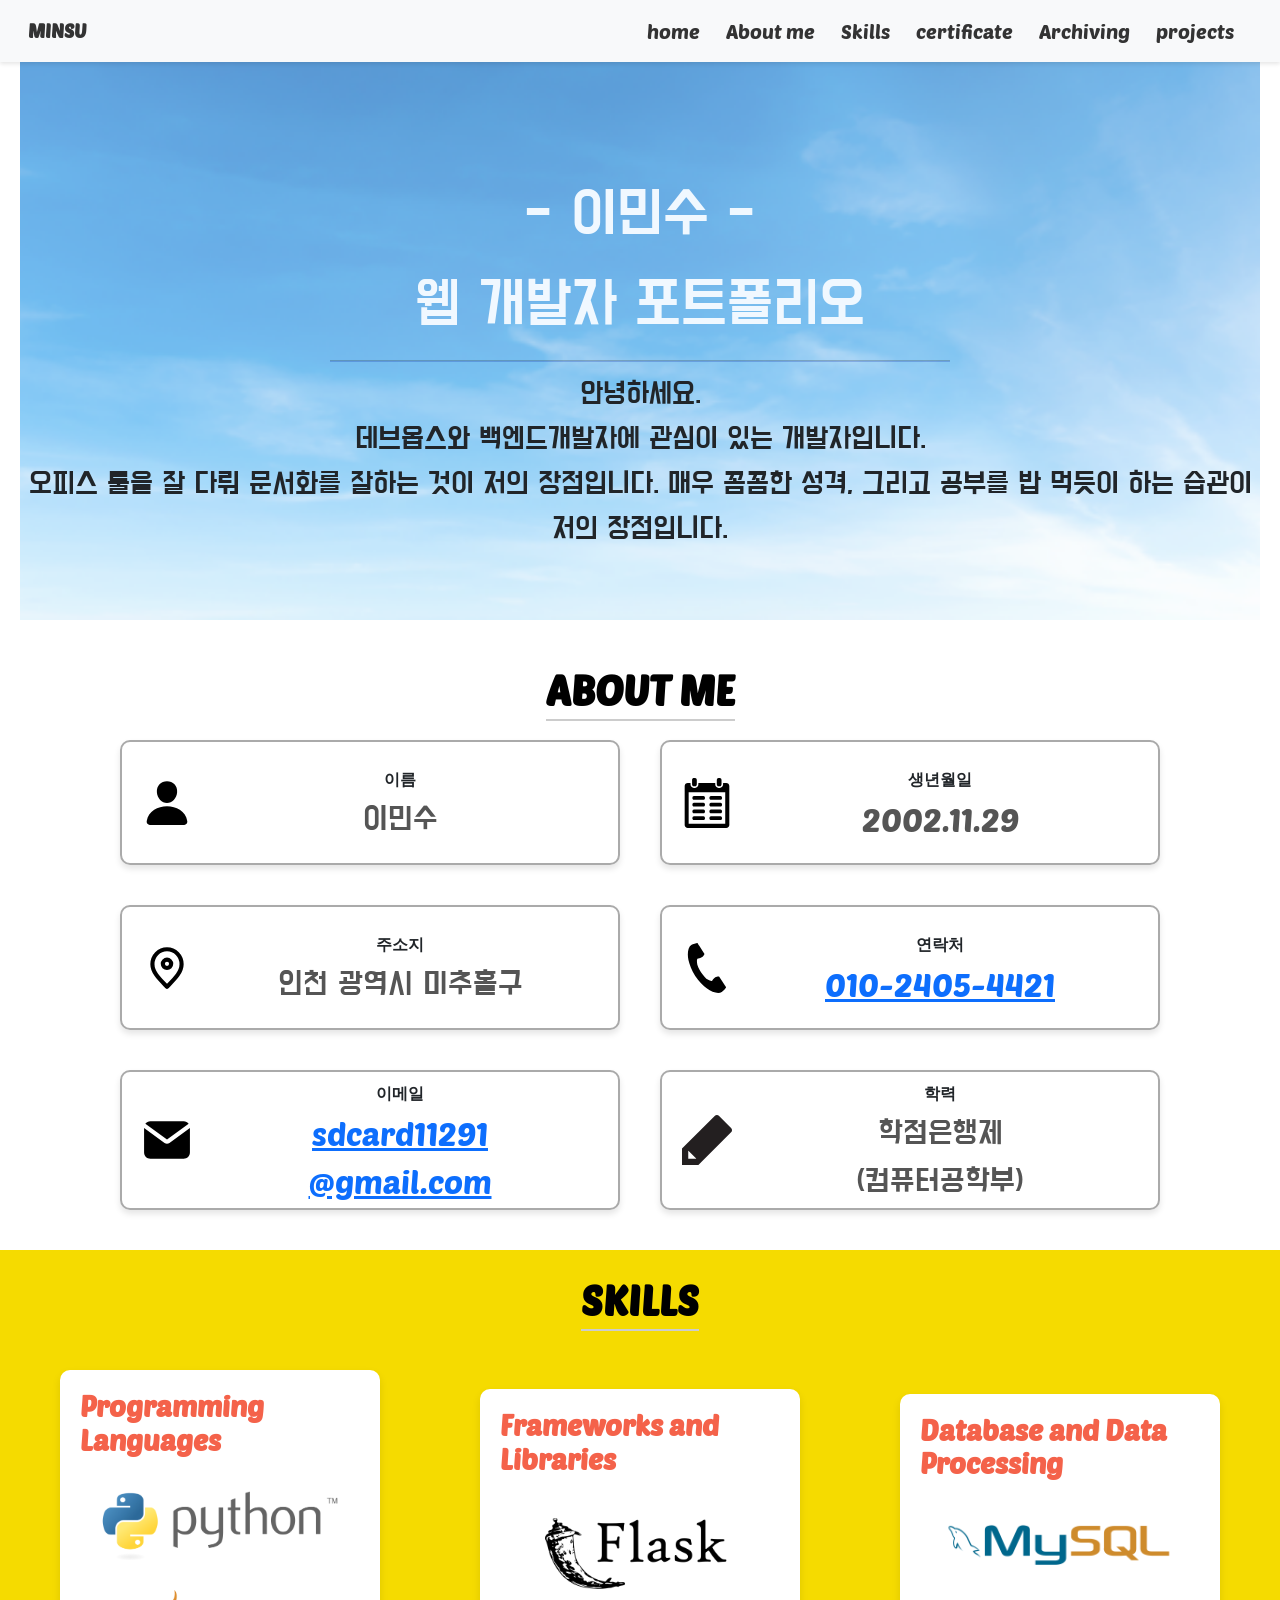
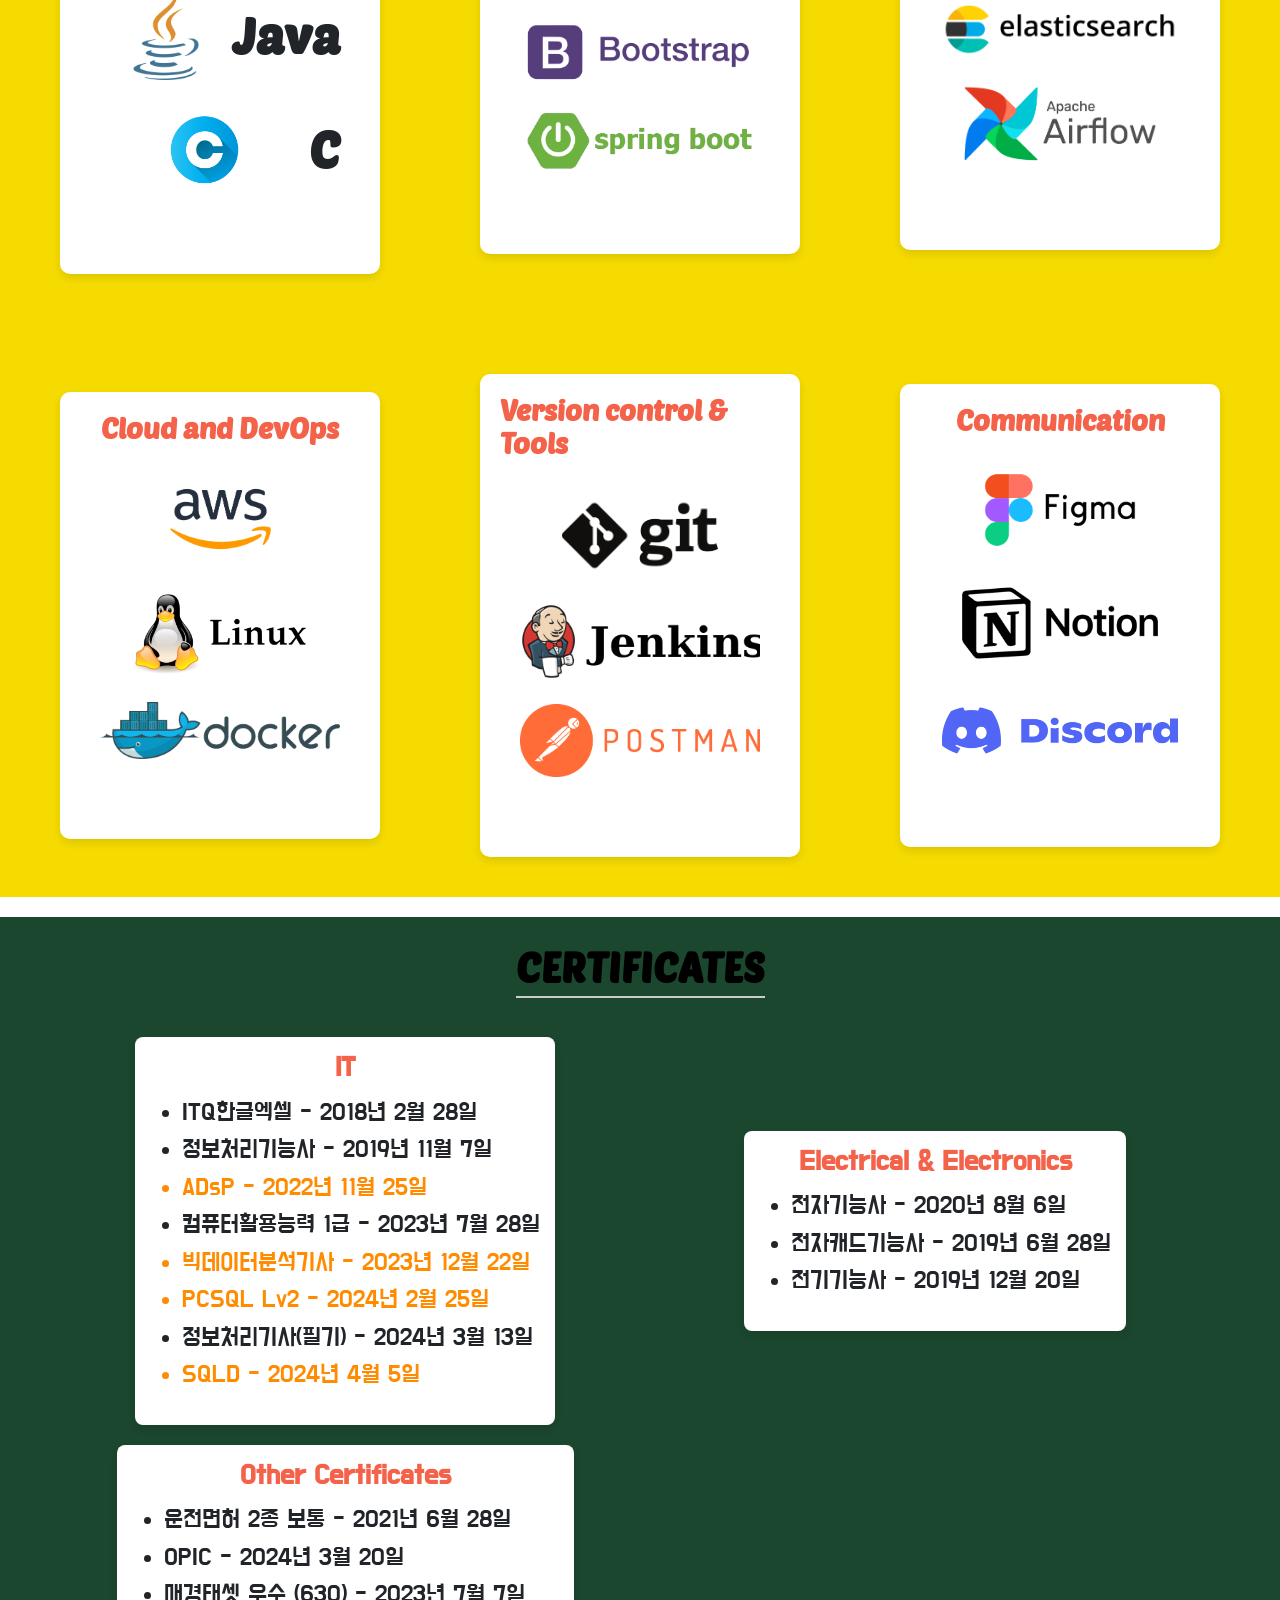
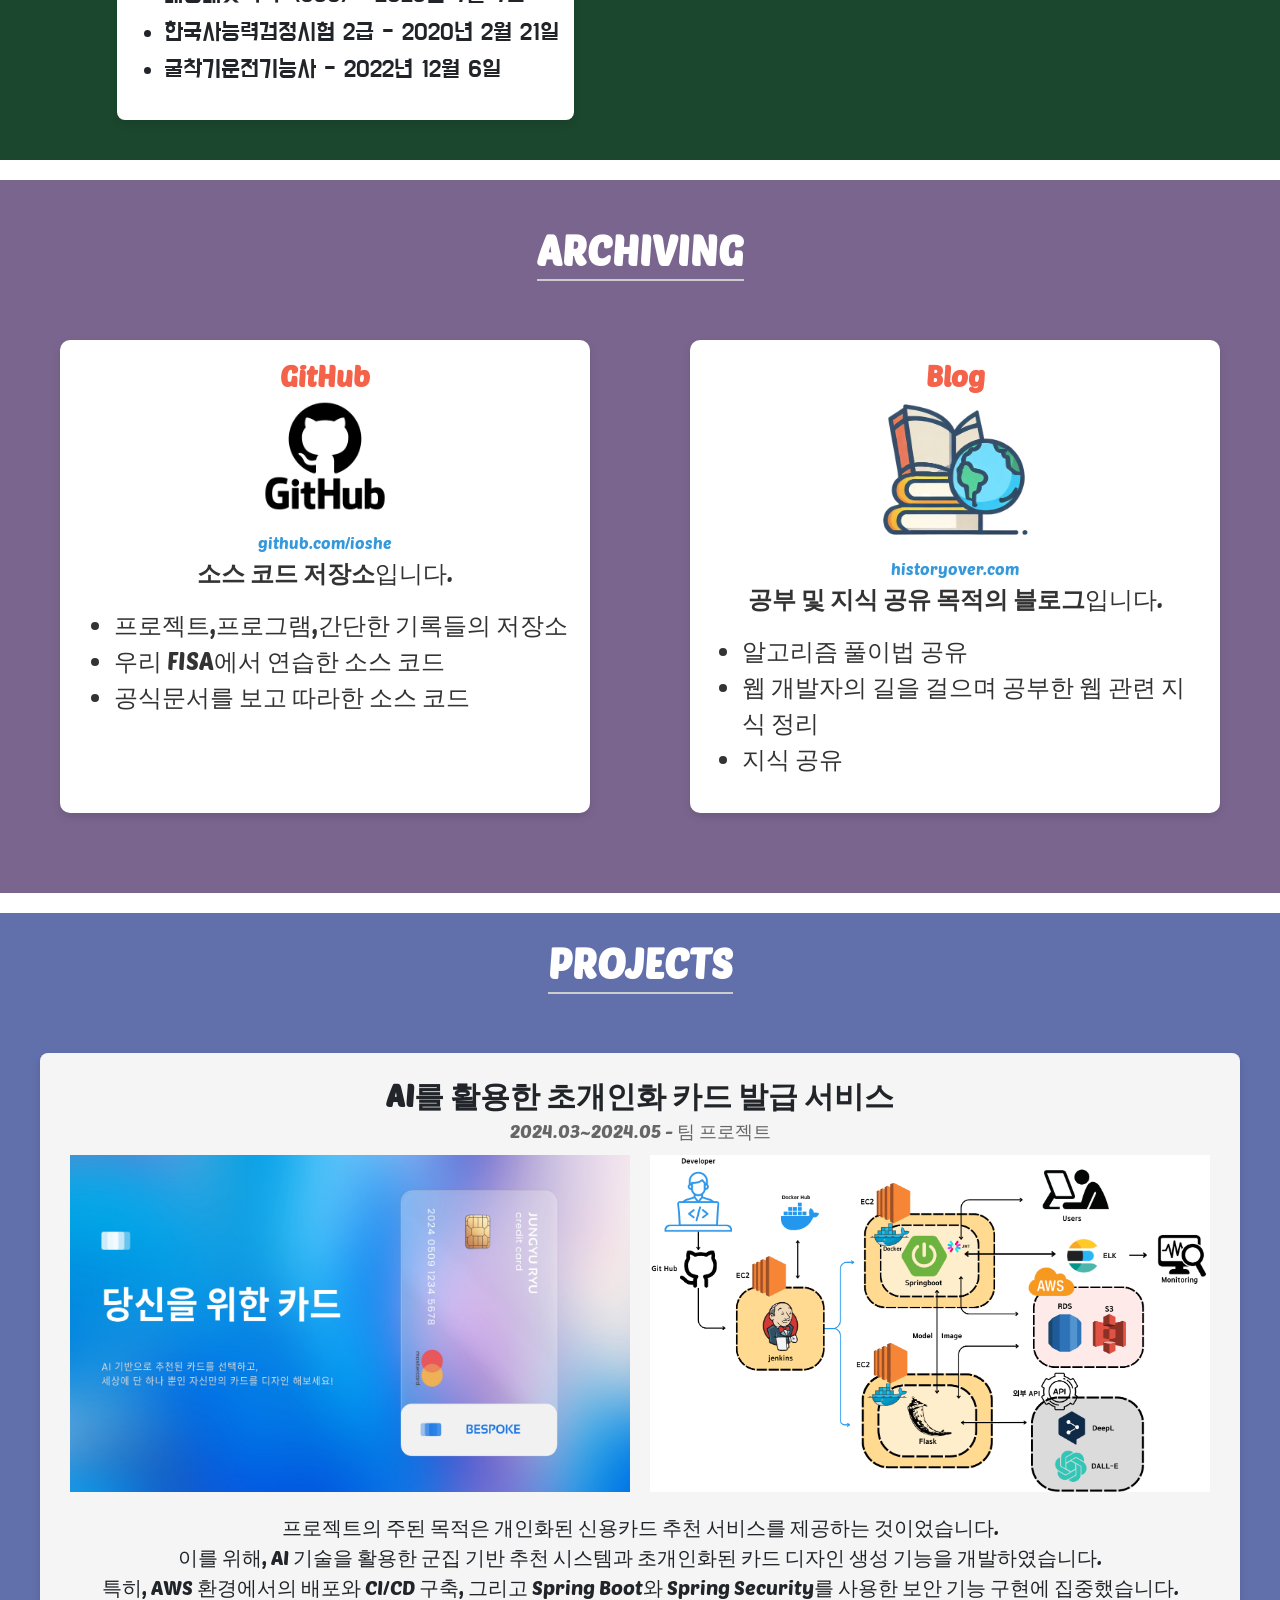
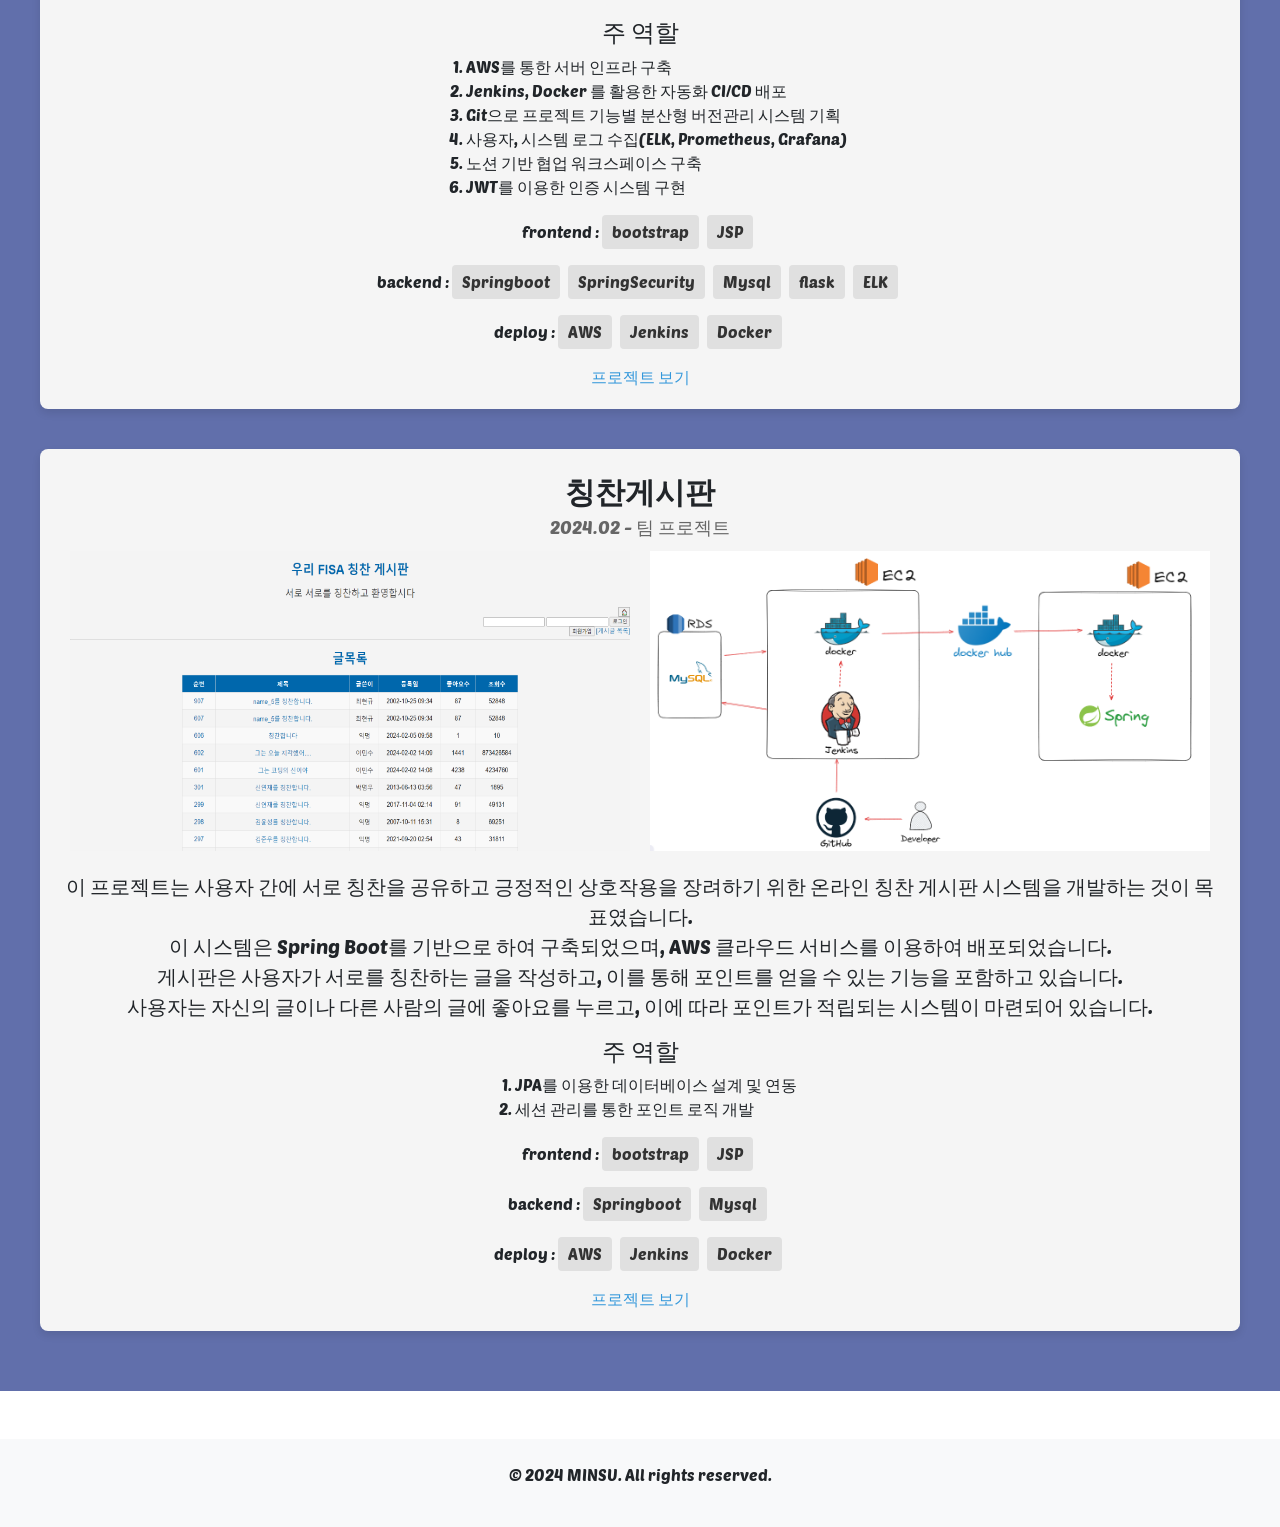
==== commit 0e3618e3: "feat : major certificate color" ====
--- a/index.html
+++ b/index.html
@@ -33,10 +33,20 @@
         }
 
         @media (max-width: 767px) {
+            .myself-description, .section_skills .skill_card li, .section_certificate .skill_card li{
+                font-size: 20px;
+            }
+            .section_skills .skill_card img {
+                height: auto;
+                min-height: 50px;
+                width: auto;
+                max-width: 100%; /* 이미지의 최대 너비를 부모 요소의 너비에 맞게 설정합니다. */
+                max-height: 80px;
+            }
             .section_skills .skill_card {
                 min-width: 70%; /* 너무 작아지지 않도록 최소 너비 설정 */
-                max-width: 90%;
-                padding: 10px;
+                max-width: 100%;
+                padding: 5px;
             }
             .skill_card li, .AboutMe_field {
                 font-size: 16px; /* 모바일 화면에 맞게 폰트 크기 조정 */
@@ -46,7 +56,10 @@
                 gap: 10px; /* 카드 간의 갭을 50px로 설정 */
                 grid-template-columns: repeat(2, 1fr);
             }
-            .section_archiving .skills_container {
+            .section_archiving .skills_container{
+                grid-template-columns: repeat(1, 1fr);
+            }
+            .section_certificate .skills_container{
                 grid-template-columns: repeat(1, 1fr);
             }
             .navbar-collapse {
@@ -117,7 +130,9 @@
             text-align: center;
         }
         
-
+        .color_li {
+            color:#ff8c00;
+        }
     </style>
 </head>
 <body>
@@ -281,12 +296,12 @@
                     <ul>
                         <li>ITQ한글엑셀 - 2018년 2월 28일</li>
                         <li>정보처리기능사 - 2019년 11월 7일</li>
-                        <li>ADsP - 2022년 11월 25일</li>
+                        <li class="color_li">ADsP - 2022년 11월 25일</li>
                         <li>컴퓨터활용능력 1급 - 2023년 7월 28일</li>
-                        <li>빅데이터분석기사 - 2023년 12월 22일</li>
-                        <li>PCSQL Lv2 - 2024년 2월 25일</li>
+                        <li class="color_li">빅데이터분석기사 - 2023년 12월 22일</li>
+                        <li class="color_li">PCSQL Lv2 - 2024년 2월 25일</li>
                         <li>정보처리기사(필기) - 2024년 3월 13일</li>
-                        <li>SQLD - 2024년 4월 5일</li>
+                        <li class="color_li">SQLD - 2024년 4월 5일</li>
                     </ul>
                 </div>
                 <!-- 전기 전자 자격증 -->
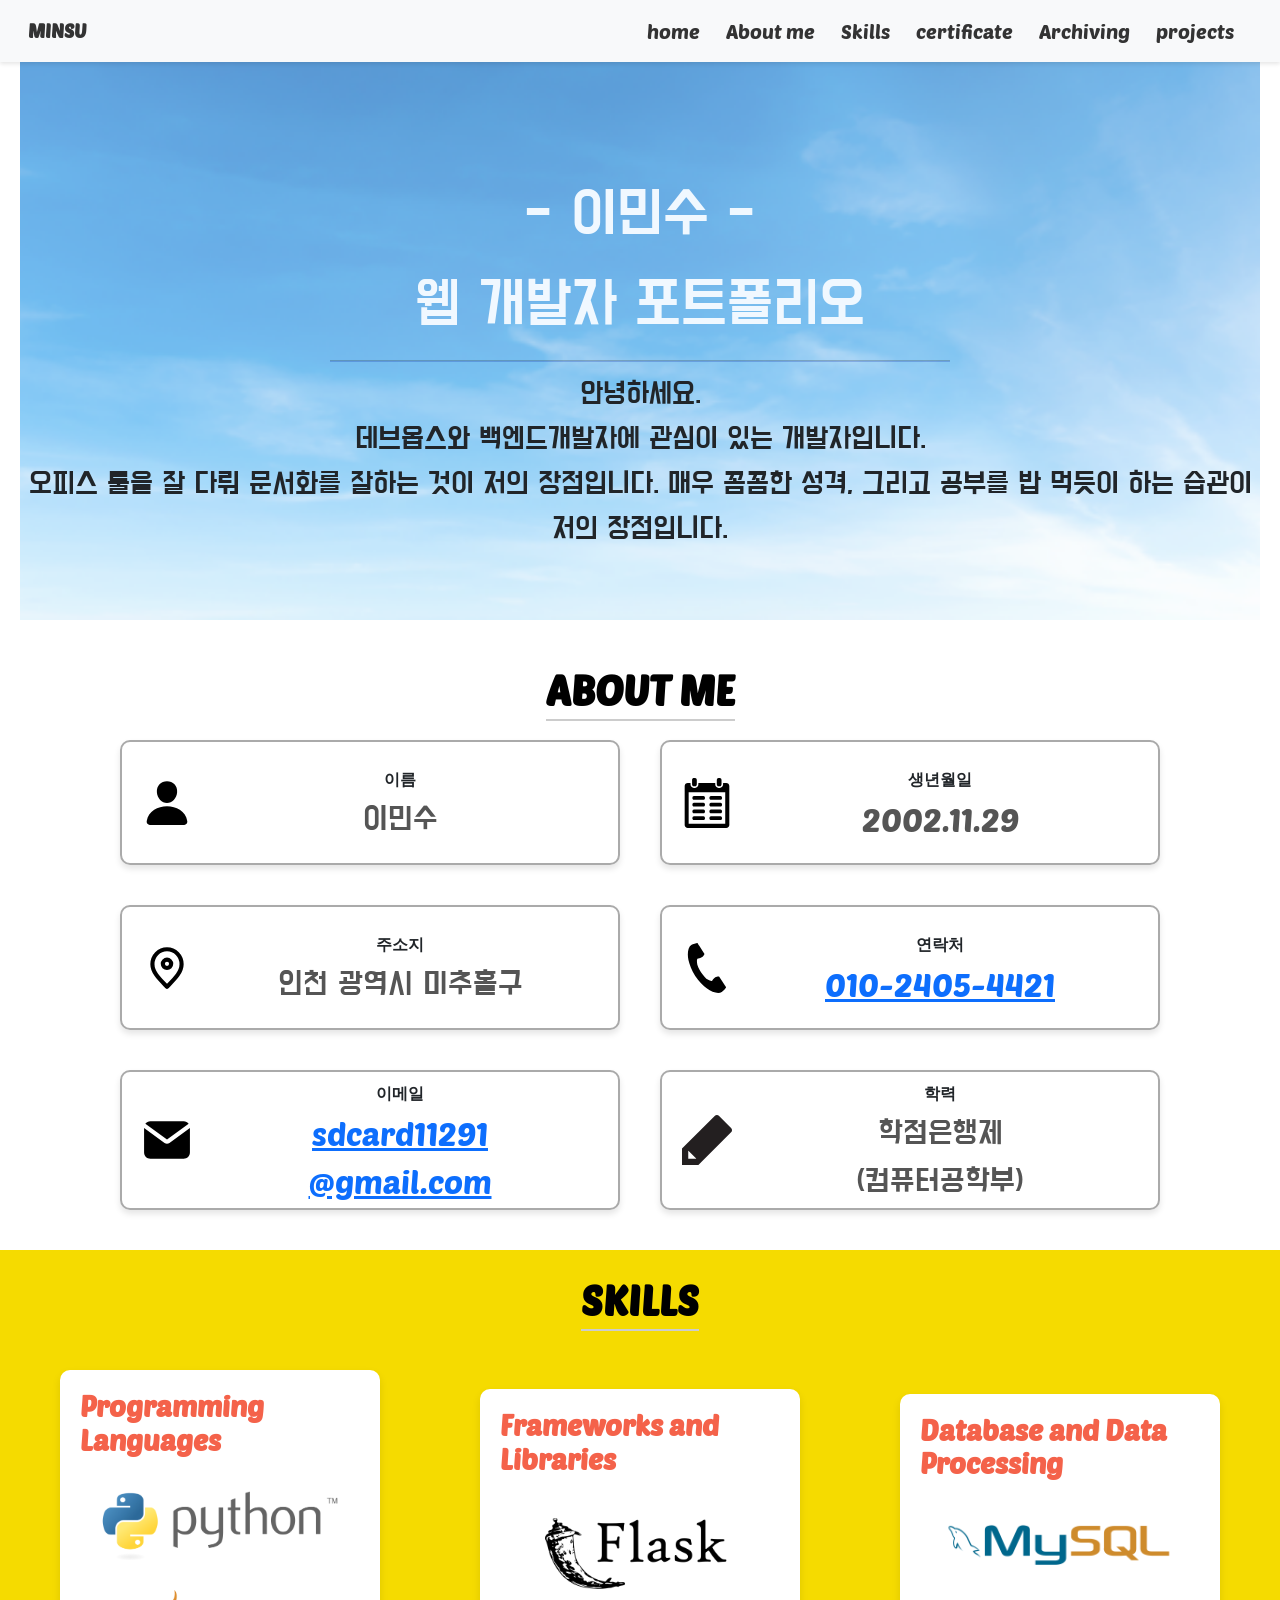
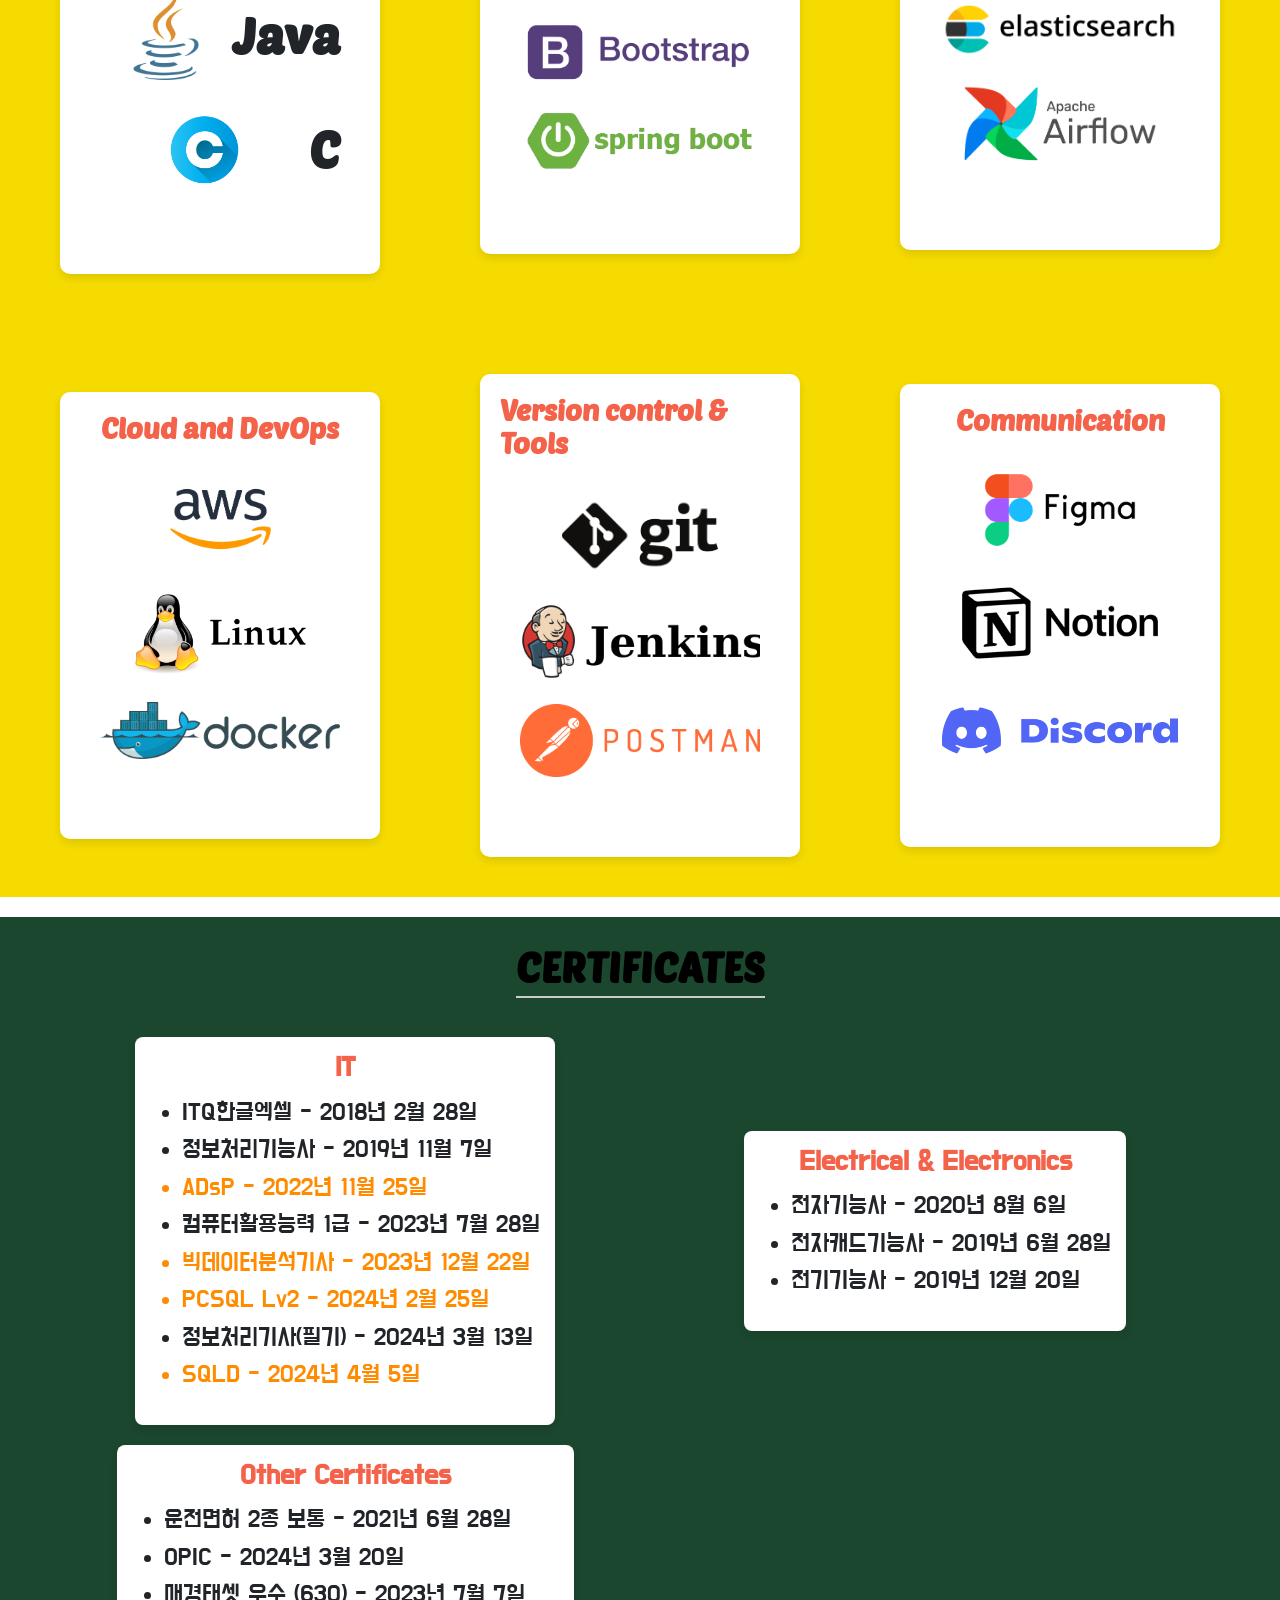
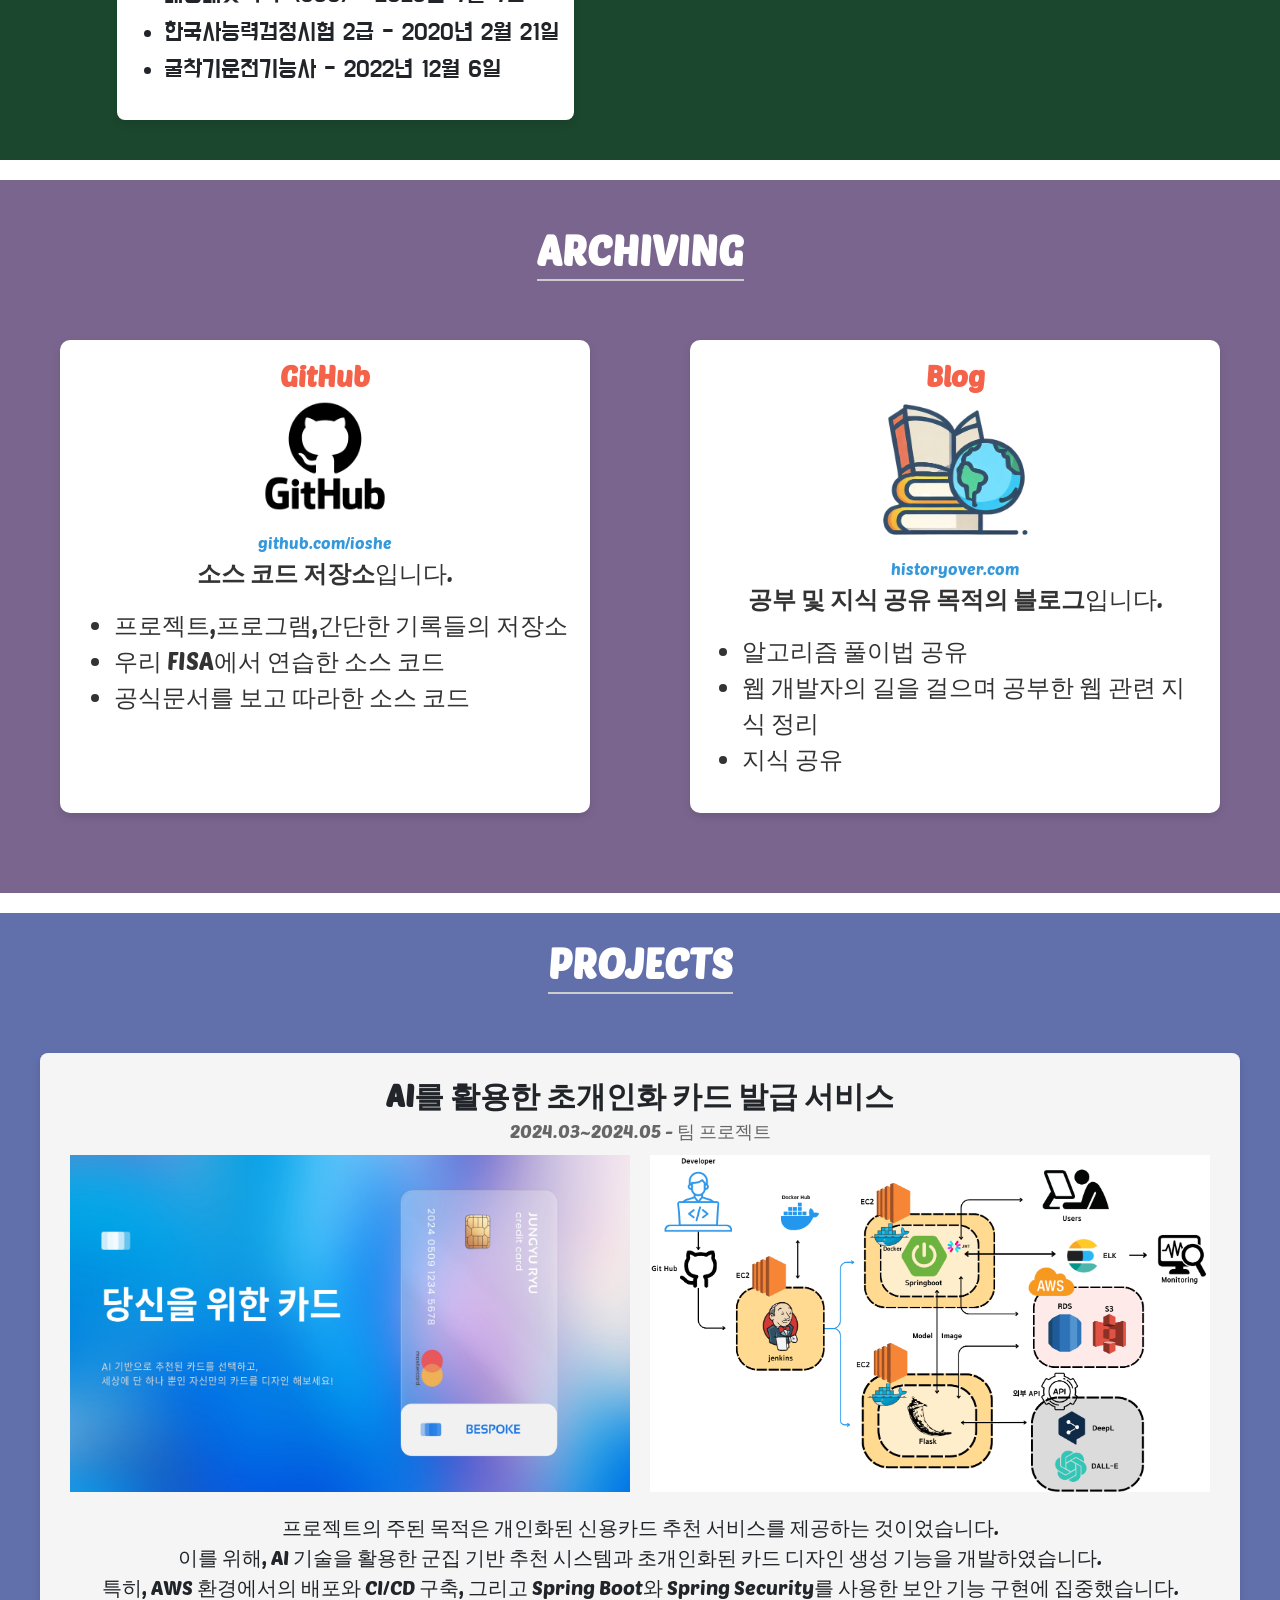
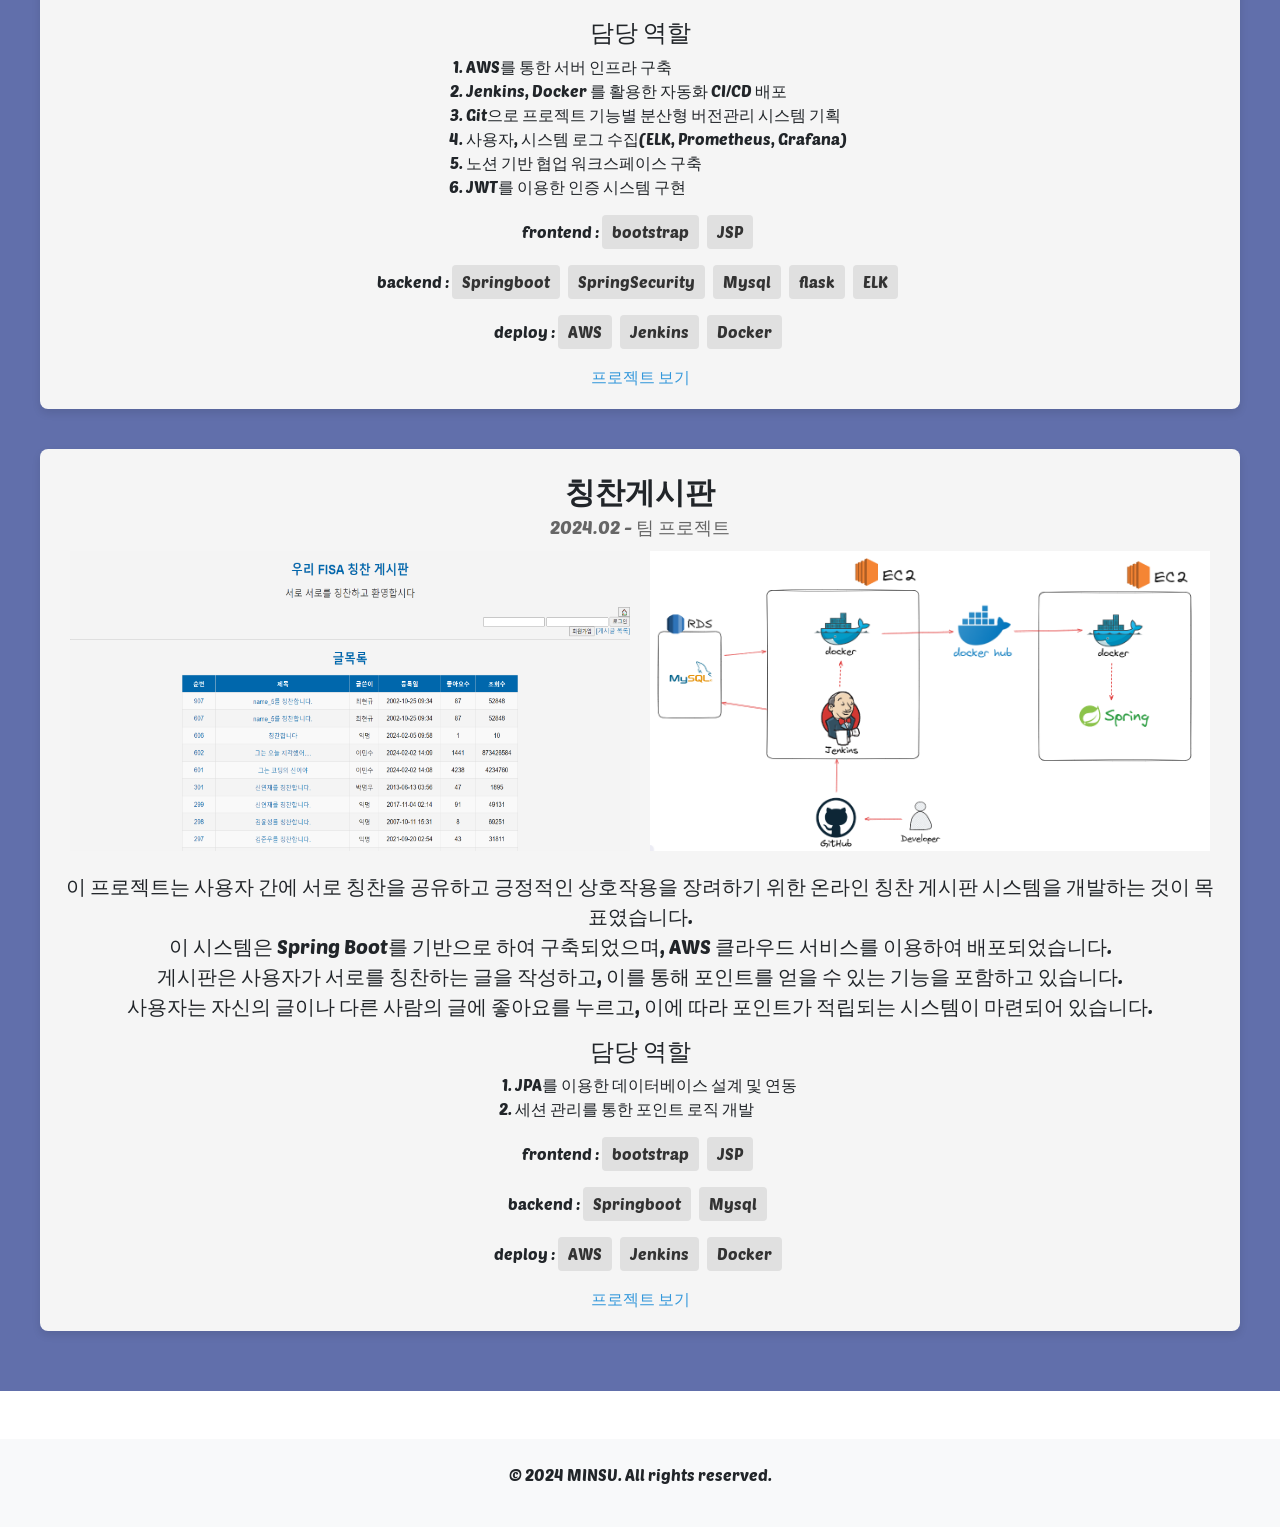
==== commit caa2995b: "fix : 주역할 -> 담당 역할" ====
--- a/index.html
+++ b/index.html
@@ -333,7 +333,7 @@
                 <div class="SectionTitle_text">ARCHIVING</div>
             </div>
             <div class="skills_container">
-                <div class="skill_card" onclick="location.href='https://github.com/ioshe';">
+                <div class="skill_card">
                     <h3>GitHub</h3>
                     <div class="Archiving_img-wrapper">
                         <img class="Archiving_img" src="./images/archiving/github-logo.png" alt="GitHub Logo">
@@ -350,7 +350,7 @@
                         </ul>
                     </div>
                 </div>
-                <div class="skill_card" onclick="location.href='https://historyover.com';">
+                <div class="skill_card">
                     <h3>Blog</h3>
                     <div class="Archiving_img-wrapper">
                         <img class="Archiving_img" src="./images/archiving/historyover-logo.png" alt="Blog Logo">
@@ -374,7 +374,7 @@
             <div class="SectionTitle_SectionTitle">
                 <div class="SectionTitle_text">PROJECTS</div>
             </div>
-            <div class="project-container" onclick="location.href='https://github.com/JunGyuRyu/BespokeCreditCard';">
+            <div class="project-container">
                 <div class="project-card">
                     <div class="project-title">AI를 활용한 초개인화 카드 발급 서비스</div>
                     <div class="project-period">2024.03~2024.05 - 팀 프로젝트</div>
@@ -386,7 +386,7 @@
                         <p>프로젝트의 주된 목적은 개인화된 신용카드 추천 서비스를 제공하는 것이었습니다. <br>이를 위해, AI 기술을 활용한 군집 기반 추천 시스템과 초개인화된 카드 디자인 생성 기능을 개발하였습니다. <br>특히, AWS 환경에서의 배포와 CI/CD 구축, 그리고 Spring Boot와 Spring Security를 사용한 보안 기능 구현에 집중했습니다.</p>
                     </div>
                     <div class="project-roles">
-                        <h4>주 역할</h4>
+                        <h4>담당 역할</h4>
                         <ol>
                             <li>AWS를 통한 서버 인프라 구축</li>
                             <li>Jenkins, Docker 를 활용한 자동화 CI/CD 배포</li>
@@ -428,7 +428,7 @@
                         <p>이 프로젝트는 사용자 간에 서로 칭찬을 공유하고 긍정적인 상호작용을 장려하기 위한 온라인 칭찬 게시판 시스템을 개발하는 것이 목표였습니다. <br>이 시스템은 Spring Boot를 기반으로 하여 구축되었으며, AWS 클라우드 서비스를 이용하여 배포되었습니다. <br>게시판은 사용자가 서로를 칭찬하는 글을 작성하고, 이를 통해 포인트를 얻을 수 있는 기능을 포함하고 있습니다.<br> 사용자는 자신의 글이나 다른 사람의 글에 좋아요를 누르고, 이에 따라 포인트가 적립되는 시스템이 마련되어 있습니다.</p>
                     </div>
                     <div class="project-roles">
-                        <h4>주 역할</h4>
+                        <h4>담당 역할</h4>
                         <ol>
                             <li>JPA를 이용한 데이터베이스 설계 및 연동</li>
                             <li>세션 관리를 통한 포인트 로직 개발</li>
@@ -448,7 +448,7 @@
                             <span class="project-technology">Jenkins</span>
                             <span class="project-technology">Docker</span>
                         </p>
-                        <a href="https://github.com/JunGyuRyu/BespokeCreditCard" class="project-link">프로젝트 보기</a>
+                        <a href="https://github.com/BespokeCreditCard/SpringbootServer" class="project-link">프로젝트 보기</a>
                     </div>
                 </div>
             </div>
--- a/css/archiving.css
+++ b/css/archiving.css
@@ -14,7 +14,6 @@
     max-width: 600px; /* 카드 최대 너비 조정 */
     margin: 20px auto; /* 중앙 정렬 및 마진 조정 */
     padding: 20px; /* 패딩 조정 */
-    cursor: pointer;
 }
 
 .section_archiving .skill_card:hover {
--- a/css/project.css
+++ b/css/project.css
@@ -22,7 +22,6 @@
     width: 100%;
     max-width: 1200px;
     transition: transform 0.3s ease, box-shadow 0.3s ease;
-    cursor: pointer;
 }
 
 .project-card:hover {
@@ -37,7 +36,7 @@
 .project-card img{
     padding: 10px;
     width: 50%;
-    cursor: pointer;
+
 }
 
 .project-title {
